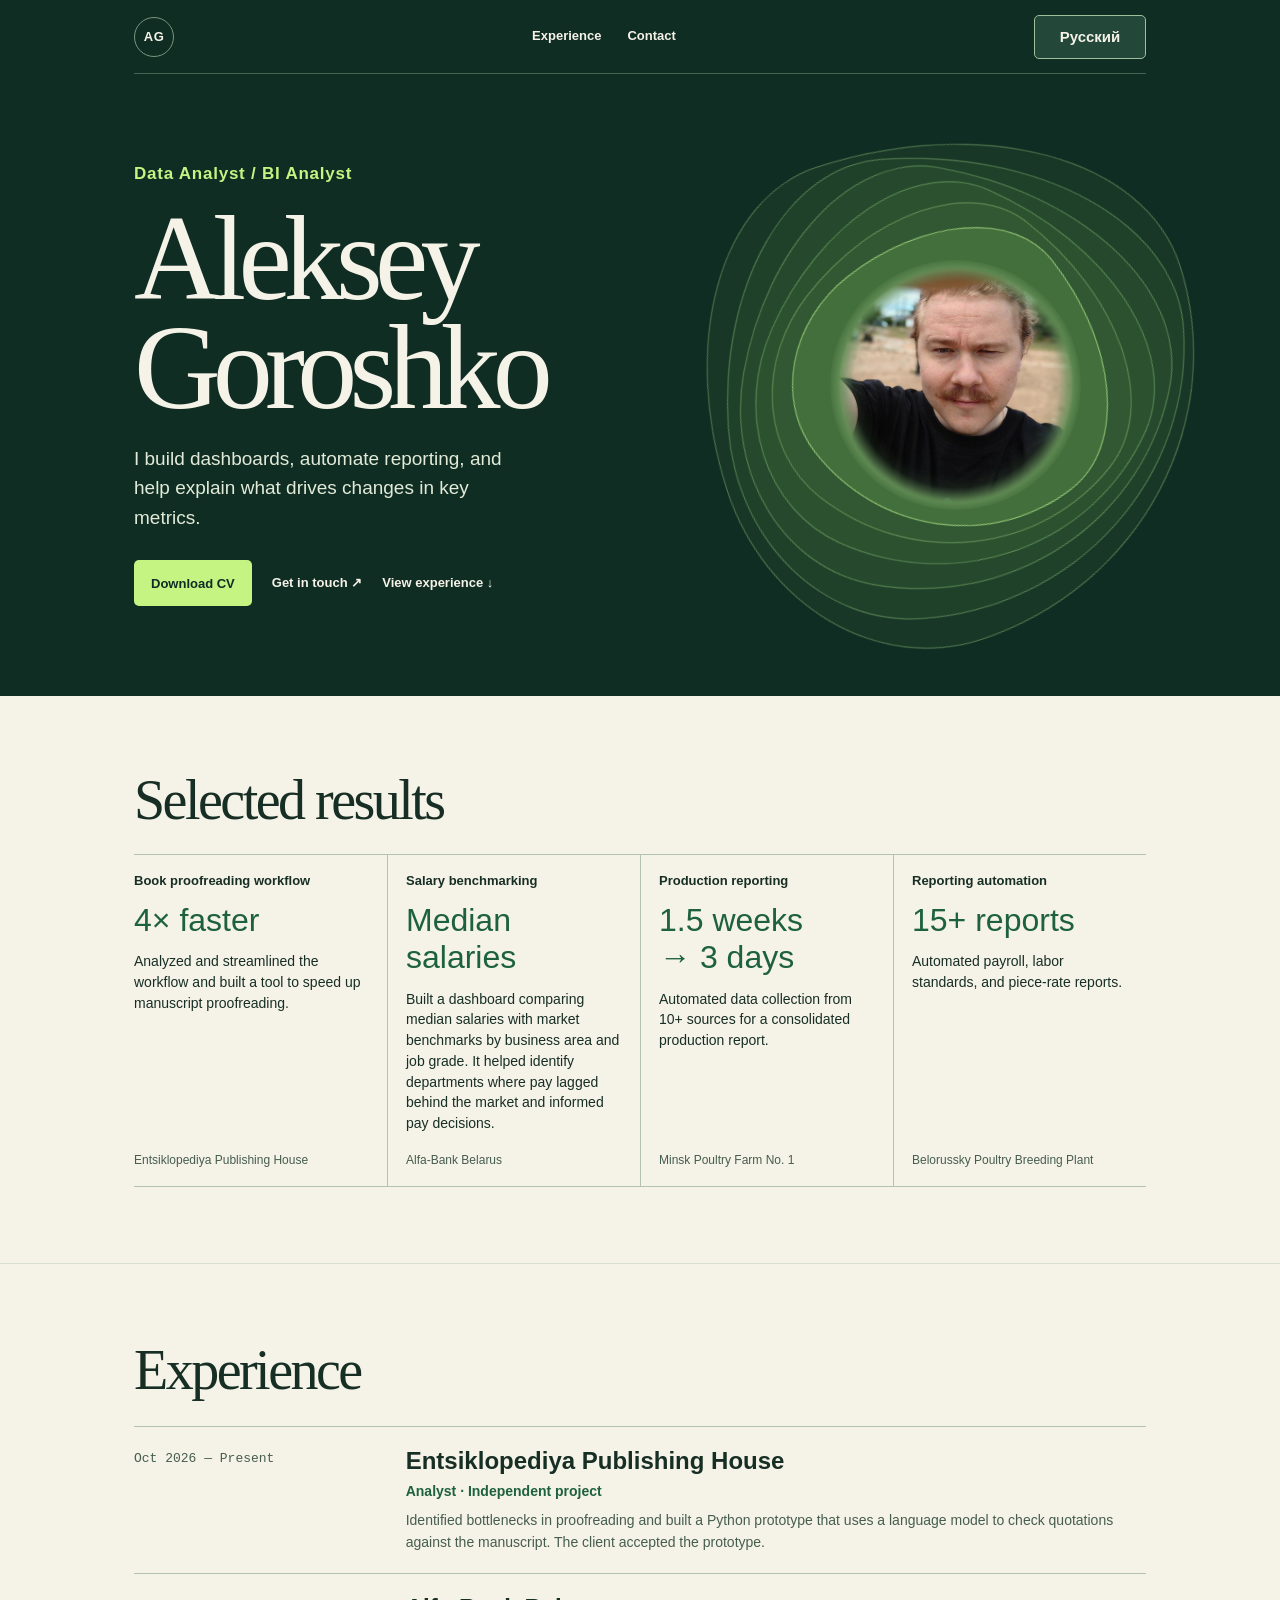
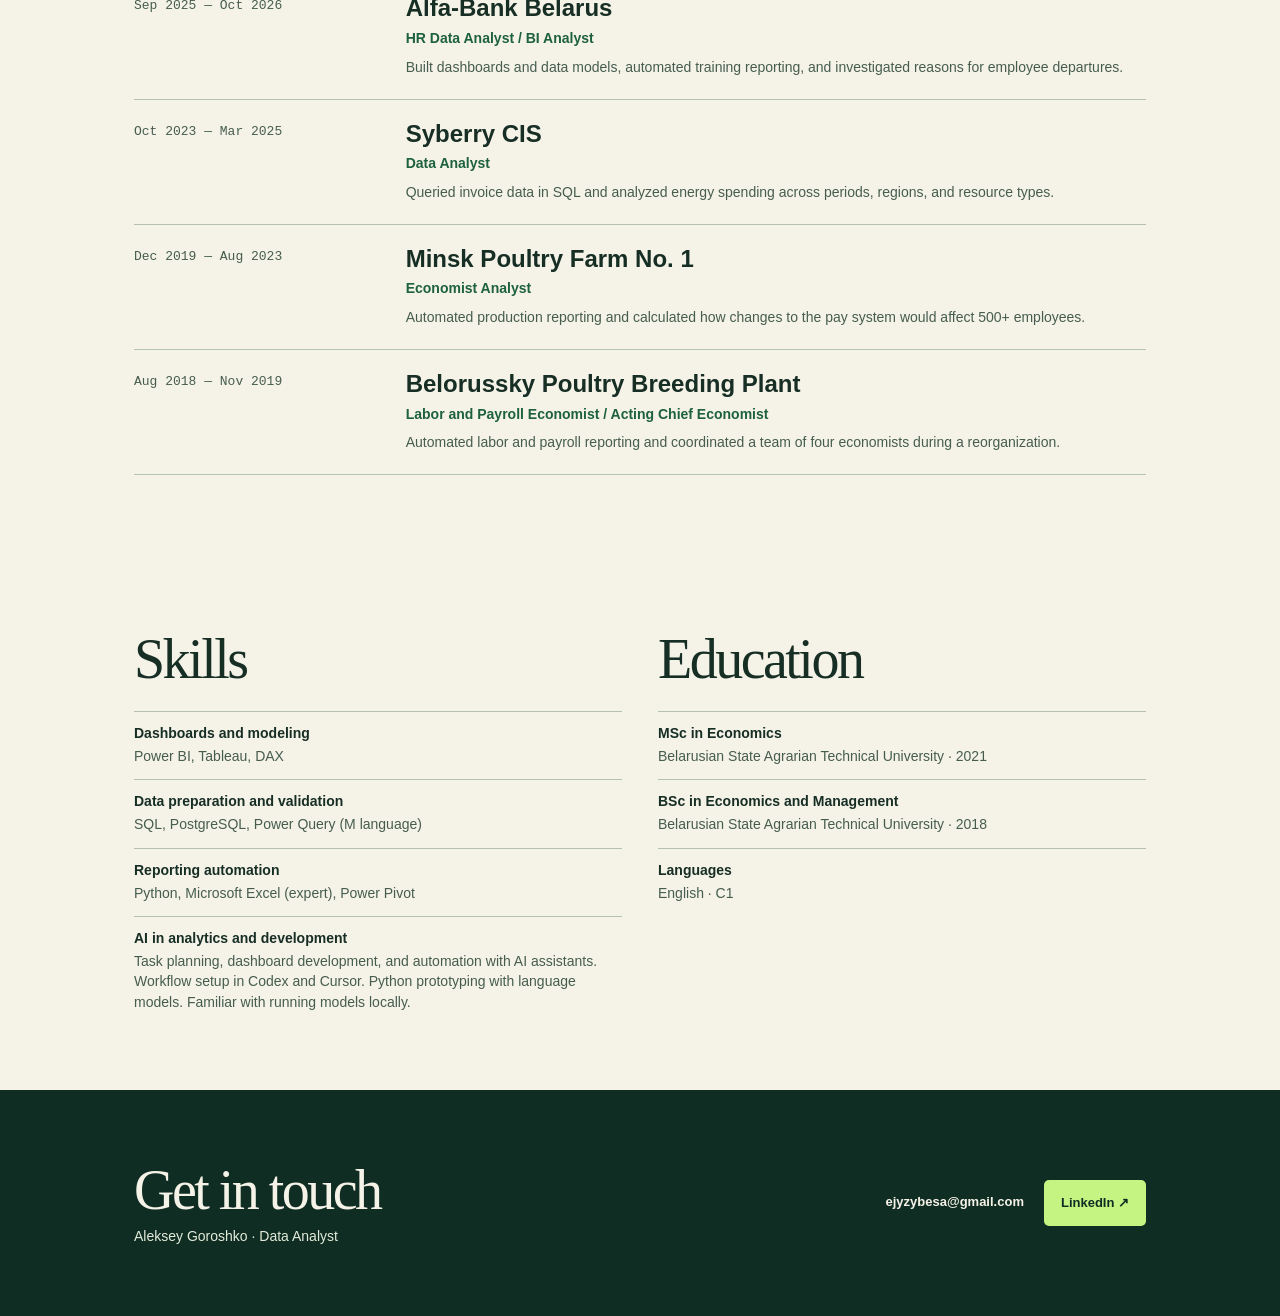
==== en/index.html @ 7b300958 "Add bilingual Data Analyst CV downloads" ====
<!doctype html>
<html lang="en">
<head>
  <meta charset="utf-8">
  <meta name="viewport" content="width=device-width, initial-scale=1">
  <meta name="description" content="Portfolio of Aleksey Goroshko, a data analyst who builds dashboards, automates reporting, and explains changes in key metrics.">
  <meta name="theme-color" content="#102d23">
  <title>Aleksey Goroshko — Data Analyst</title>
  <link rel="stylesheet" href="../style.css">
  <link rel="alternate" hreflang="ru" href="../">
  <link rel="alternate" hreflang="en" href="./">
</head>
<body>
<main id="career-page">
    <header class="career-hero">
      <div class="career-wrap">
        <div class="career-top">
          <a class="career-monogram" href="#career-page" aria-label="Back to top">AG</a>
          <nav class="career-nav" aria-label="Site sections">
            <a href="#experience">Experience</a>
            <a href="#contact">Contact</a>
          </nav>
          <a class="career-language" href="../" lang="ru" hreflang="ru" aria-label="Переключить на русский язык">Русский</a>
        </div>
        <div class="career-intro">
          <div class="career-copy">
            <p class="career-role">Data Analyst / BI Analyst</p>
            <h1><span>Aleksey</span><br><span>Goroshko</span></h1>
            <p class="career-summary">I build dashboards, automate reporting, and help explain what drives changes in key metrics.</p>
            <div class="career-actions">
              <a class="career-cv" href="../english-cv.pdf" download="aleksey-goroshko-data-analyst-en.pdf">Download CV</a>
              <a class="career-contact" href="#contact">Get in touch ↗</a>
              <a class="career-contact" href="#experience">View experience ↓</a>
            </div>
          </div>
          <figure class="career-portrait">
            <div class="career-art" aria-hidden="true"><span></span><span></span><span></span><span></span><span></span><span></span></div>
            <img src="../portrait.jpg" alt="Aleksey Goroshko" width="500" height="500">
          </figure>
        </div>
      </div>
    </header>
    <section class="career-results" aria-labelledby="career-full-results">
      <div class="career-wrap">
        <h2 id="career-full-results">Selected results</h2>
        <div class="career-metrics">
          <article class="career-metric">
            <h3>Book proofreading workflow</h3>
            <p class="career-value">4× faster</p>
            <p class="career-detail">Analyzed and streamlined the workflow and built a tool to speed up manuscript proofreading.</p>
            <p class="career-company">Entsiklopediya Publishing House</p>
          </article>
          <article class="career-metric">
            <h3>Salary benchmarking</h3>
            <p class="career-value">Median salaries</p>
            <p class="career-detail">Built a dashboard comparing median salaries with market benchmarks by business area and job grade. It helped identify departments where pay lagged behind the market and informed pay decisions.</p>
            <p class="career-company">Alfa-Bank Belarus</p>
          </article>
          <article class="career-metric">
            <h3>Production reporting</h3>
            <p class="career-value">1.5 weeks → 3 days</p>
            <p class="career-detail">Automated data collection from 10+ sources for a consolidated production report.</p>
            <p class="career-company">Minsk Poultry Farm No. 1</p>
          </article>
          <article class="career-metric">
            <h3>Reporting automation</h3>
            <p class="career-value">15+ reports</p>
            <p class="career-detail">Automated payroll, labor standards, and piece-rate reports.</p>
            <p class="career-company">Belorussky Poultry Breeding Plant</p>
          </article>
        </div>
      </div>
    </section>
    <section class="career-section career-experience" id="experience" aria-labelledby="career-full-experience">
      <div class="career-wrap">
        <h2 id="career-full-experience">Experience</h2>
        <ol class="career-timeline">
          <li><p class="career-period">Oct 2026 — Present</p><div><h3>Entsiklopediya Publishing House</h3><p class="career-job">Analyst · Independent project</p><p>Identified bottlenecks in proofreading and built a Python prototype that uses a language model to check quotations against the manuscript. The client accepted the prototype.</p></div></li>
          <li><p class="career-period">Sep 2025 — Oct 2026</p><div><h3>Alfa-Bank Belarus</h3><p class="career-job">HR Data Analyst / BI Analyst</p><p>Built dashboards and data models, automated training reporting, and investigated reasons for employee departures.</p></div></li>
          <li><p class="career-period">Oct 2023 — Mar 2025</p><div><h3>Syberry CIS</h3><p class="career-job">Data Analyst</p><p>Queried invoice data in SQL and analyzed energy spending across periods, regions, and resource types.</p></div></li>
          <li><p class="career-period">Dec 2019 — Aug 2023</p><div><h3>Minsk Poultry Farm No. 1</h3><p class="career-job">Economist Analyst</p><p>Automated production reporting and calculated how changes to the pay system would affect 500+ employees.</p></div></li>
          <li><p class="career-period">Aug 2018 — Nov 2019</p><div><h3>Belorussky Poultry Breeding Plant</h3><p class="career-job">Labor and Payroll Economist / Acting Chief Economist</p><p>Automated labor and payroll reporting and coordinated a team of four economists during a reorganization.</p></div></li>
        </ol>
      </div>
    </section>
    <section class="career-section career-projects" id="dashboards" hidden aria-labelledby="career-full-dashboards">
      <div class="career-wrap">
        <h2 id="career-full-dashboards">Dashboards</h2>
        <div class="career-project-grid">
          <article><div class="career-project-image" aria-hidden="true"><span></span><span></span><span></span><span></span><span></span></div><h3>Dashboard 1</h3></article>
          <article><div class="career-project-image" aria-hidden="true"><span></span><span></span><span></span><span></span><span></span></div><h3>Dashboard 2</h3></article>
        </div>
      </div>
    </section>
    <section class="career-section career-background" aria-labelledby="career-full-background">
      <div class="career-wrap career-background-grid">
        <div>
          <h2 id="career-full-background">Skills</h2>
          <dl class="career-skills">
            <dt>Dashboards and modeling</dt><dd>Power BI, Tableau, DAX</dd>
            <dt>Data preparation and validation</dt><dd>SQL, PostgreSQL, Power Query (M language)</dd>
            <dt>Reporting automation</dt><dd>Python, Microsoft Excel (expert), Power Pivot</dd>
            <dt>AI in analytics and development</dt>
            <dd>Task planning, dashboard development, and automation with AI assistants. Workflow setup in Codex and Cursor. Python prototyping with language models. Familiar with running models locally.</dd>
          </dl>
        </div>
        <div>
          <h2>Education</h2>
          <dl class="career-skills">
            <dt>MSc in Economics</dt><dd>Belarusian State Agrarian Technical University · 2021</dd>
            <dt>BSc in Economics and Management</dt><dd>Belarusian State Agrarian Technical University · 2018</dd>
            <dt>Languages</dt><dd>English · C1</dd>
          </dl>
        </div>
      </div>
    </section>
    <footer class="career-footer" id="contact">
      <div class="career-wrap career-footer-inner">
        <div><h2>Get in touch</h2><p>Aleksey Goroshko · Data Analyst</p></div>
        <div class="career-actions"><a class="career-contact" href="mailto:ejyzybesa@gmail.com">ejyzybesa@gmail.com</a><a class="career-cv" href="https://www.linkedin.com/in/aleksey-goroshko-258381265/">LinkedIn ↗</a></div>
      </div>
    </footer>
  </main>
</body>
</html>
---- style.css ----
html { color-scheme: light; }
body { margin: 0; background: #f5f2e8; }
#career-page a { text-decoration: none; }
#career-page a:focus-visible { outline: 2px solid currentColor; outline-offset: 4px; }
#career-page .career-monogram { color: var(--paper); }
#career-page [hidden] { display: none; }
@media (prefers-reduced-motion: no-preference) { html { scroll-behavior: smooth; } }

  #career-page {
    --forest: #102d23;
    --mint: #c5f483;
    --paper: #f5f2e8;
    --ink: #172e24;
    --muted-ink: #465d4e;
    container-type: inline-size;
    font-family: 'Inter', 'Segoe UI', sans-serif;
    text-align: left;
  }
  #career-page * { box-sizing: border-box; }
  #career-page h1, #career-page h2, #career-page h3, #career-page p { margin: 0; }
  #career-page .career-wrap { max-width: 1160px; margin-inline: auto; padding-inline: clamp(22px, 6cqi, 74px); }
  #career-page .career-hero { background: var(--forest); color: var(--paper); overflow: clip; }
  #career-page .career-top { min-height: 74px; display: flex; align-items: center; justify-content: space-between; border-bottom: 1px solid #456353; position: relative; z-index: 1; }
  #career-page .career-monogram { display: grid; place-items: center; border: 1px solid #799680; border-radius: 50%; width: 40px; height: 40px; font-size: 13px; font-weight: 650; letter-spacing: .04em; }
  #career-page .career-intro { position: relative; display: grid; grid-template-columns: minmax(0, 1fr) minmax(0, .62fr); gap: 18px; align-items: center; min-height: 455px; padding-block: clamp(42px, 7cqi, 100px); }
  #career-page .career-copy { position: relative; z-index: 1; width: max-content; max-width: 100%; }
  #career-page .career-role { color: var(--mint); font-size: clamp(13px, 1.8cqi, 17px); font-weight: 650; letter-spacing: .045em; }
  #career-page .career-role span { color: #a2bfaa; margin-inline: .35em; }
  #career-page h1 { color: var(--paper); font: 400 clamp(50px, 11cqi, 120px)/.91 'Cormorant Garamond', Georgia, serif; letter-spacing: -.065em; margin: 20px 0 22px; }
  #career-page .career-summary { max-width: 36ch; color: #e2ebd9; font-size: clamp(15px, 2cqi, 19px); line-height: 1.55; }
  #career-page .career-actions { display: flex; flex-wrap: wrap; align-items: center; gap: 10px 20px; margin-top: 28px; }
  #career-page .career-cv, #career-page .career-contact { min-height: 46px; display: inline-flex; align-items: center; gap: 10px; font-size: 13px; font-weight: 700; }
  #career-page .career-cv { color: var(--forest); background: var(--mint); padding-inline: 17px; border-radius: 5px; }
  #career-page .career-contact { color: var(--paper); }
  #career-page .career-portrait { position: relative; justify-self: center; display: grid; place-items: center; isolation: isolate; width: min(100%, 290px); aspect-ratio: 1; margin: 0; }
  #career-page .career-portrait img { display: block; position: relative; width: 79%; height: auto; aspect-ratio: 1; object-fit: contain; border-radius: 13%; outline: 1px solid #bcf291ad; outline-offset: 5px; }
  #career-page .career-art { position: absolute; z-index: -1; pointer-events: none; width: 166%; aspect-ratio: 1; inset: 50% auto auto 50%; transform: translate(-50%, -50%) rotate(-18deg); }
  #career-page .career-art span { position: absolute; inset: calc(var(--i) * 3.9%); border-radius: 37% 63% 61% 39% / 56% 41% 59% 44%; border: 1px solid #a4dc8b66; background: #81b96011; transform: rotate(calc(var(--i) * 14deg)); }
  #career-page .career-art span:nth-child(1) { --i: 0; }
  #career-page .career-art span:nth-child(2) { --i: 1; }
  #career-page .career-art span:nth-child(3) { --i: 2; }
  #career-page .career-art span:nth-child(4) { --i: 3; }
  #career-page .career-art span:nth-child(5) { --i: 4; }
  #career-page .career-art span:nth-child(6) { --i: 5; border-color: #bcf291b0; background: #9ee5772b; }
  #career-page .career-results { position: relative; isolation: isolate; z-index: 1; overflow: clip; background: var(--paper); color: var(--ink); padding-block: clamp(36px, 6.5cqi, 76px); }
  #career-page h2 { color: var(--ink); font: 400 clamp(31px, 5.3cqi, 56px)/1 'Cormorant Garamond', Georgia, serif; letter-spacing: -.045em; }
  #career-page .career-metrics { display: grid; grid-template-columns: repeat(4, minmax(0, 1fr)); margin-top: 26px; border-block: 1px solid #b4c3b1; }
  #career-page .career-metric { min-width: 0; display: flex; flex-direction: column; gap: 12px; padding: 18px 18px 18px 0; }
  #career-page .career-metric + .career-metric { padding-left: 18px; border-left: 1px solid #b4c3b1; }
  #career-page .career-metric h3 { color: var(--ink); font: 650 13px/1.3 'Inter', 'Segoe UI', sans-serif; }
  #career-page .career-value { color: #1d613e; font: 500 clamp(24px, 2.55cqi, 32px)/1.17 'Inter', 'Segoe UI', sans-serif; text-wrap: balance; }
  #career-page .career-detail { color: var(--ink); font-size: 14px; line-height: 1.48; }
  #career-page .career-company { color: var(--muted-ink); font-size: 12px; line-height: 1.4; padding-top: 6px; margin-top: auto; }
  @container (590px < width <= 980px) {
    #career-page .career-metrics { grid-template-columns: repeat(2, minmax(0, 1fr)); }
    #career-page .career-metric:nth-child(odd) { padding-left: 0; border-left: 0; }
    #career-page .career-metric:nth-child(n+3) { border-top: 1px solid #b4c3b1; }
  }
  @container (max-width: 590px) {
    #career-page .career-intro { min-height: 385px; grid-template-columns: minmax(0, 1fr); gap: 32px; }
    #career-page .career-intro .career-actions { column-gap: 12px; }
    #career-page .career-portrait { width: min(74%, 238px); }
    #career-page .career-art { width: 152%; }
    #career-page .career-metrics { grid-template-columns: minmax(0, 1fr); }
    #career-page .career-metric, #career-page .career-metric + .career-metric { padding: 17px 0; border-left: 0; }
    #career-page .career-metric + .career-metric { border-top: 1px solid #b4c3b1; }
  }
  @media (prefers-reduced-motion: no-preference) {
    #career-page .career-art { animation: career-contour-in 1050ms cubic-bezier(.22,.75,.24,1) both; }
    #career-page .career-copy { animation: career-result-in 680ms cubic-bezier(.22,.75,.24,1) both; }
    #career-page .career-results::after {
      content: '';
      position: absolute;
      z-index: 2;
      inset: 0 -32%;
      pointer-events: none;
      background: linear-gradient(90deg, #c5f483 0 4%, #538459 4% 12%, #184631 12% 28%, #102d23 28%);
      animation: career-diagonal-wipe 820ms 360ms cubic-bezier(.65,.04,.24,1) both;
    }
    #career-page .career-results h2 { animation: career-result-in 620ms 470ms cubic-bezier(.22,.75,.24,1) both; }
    #career-page .career-metric { animation: career-result-in 620ms 570ms cubic-bezier(.22,.75,.24,1) both; }
    #career-page .career-metric:nth-child(2) { animation-delay: 685ms; }
    #career-page .career-metric:nth-child(3) { animation-delay: 800ms; }
    #career-page .career-metric:nth-child(4) { animation-delay: 915ms; }
  }
  @keyframes career-contour-in { from { transform: translate(-50%, -50%) rotate(-52deg) scale(.89); } to { transform: translate(-50%, -50%) rotate(-18deg) scale(1); } }
  @keyframes career-diagonal-wipe {
    from { transform: translateX(-12%) skewX(-17deg); }
    to { transform: translateX(115%) skewX(-17deg); }
  }
  @keyframes career-result-in { from { transform: translateY(31px); opacity: .32; } to { transform: translateY(0); opacity: 1; } }


  #career-page { width: 100%; margin-inline: auto; }
  #career-page .career-top { gap: 16px; }
  #career-page .career-nav { display: flex; gap: clamp(8px, 2.4cqi, 26px); margin-inline: auto; }
  #career-page .career-nav a, #career-page a.career-contact { min-height: 44px; display: inline-flex; align-items: center; padding: 0; color: var(--paper); font: 650 13px/1.3 'Inter', 'Segoe UI', sans-serif; }
  #career-page .career-nav a:hover, #career-page a.career-contact:hover { color: var(--mint); }
  #career-page .career-language { min-width: 112px; min-height: 44px; display: inline-flex; align-items: center; justify-content: center; padding: 8px 14px; border: 1px solid #9fbf9c; border-radius: 5px; color: var(--paper); background: #234739; font: 700 15px/1.2 'Inter', 'Segoe UI', sans-serif; }
  #career-page .career-language:hover { color: var(--forest); background: var(--mint); }
  #career-page .career-portrait { width: min(100%, 302px); }
  #career-page .career-portrait::before { content: ''; position: absolute; width: 83%; aspect-ratio: 1; border-radius: 50%; background: radial-gradient(circle, #335a43 43%, #86ae7380 65%, transparent 72%); }
  #career-page .career-portrait img { width: 78%; border-radius: 50%; outline: none; mask-image: radial-gradient(circle closest-side, #000 77%, #000d 87%, transparent 100%); }
  #career-page .career-section { background: var(--paper); color: var(--ink); padding-block: clamp(38px, 7.2cqi, 78px); }
  #career-page .career-experience { border-top: 1px solid #d9dfd2; }
  #career-page .career-timeline { margin: 28px 0 0; padding: 0; list-style: none; border-top: 1px solid #b4c3b1; }
  #career-page .career-timeline li { display: grid; grid-template-columns: minmax(140px, .34fr) minmax(0, 1fr); gap: 12px 20px; padding: 20px 0; border-bottom: 1px solid #b4c3b1; }
  #career-page .career-timeline h3, #career-page .career-project-grid h3 { color: var(--ink); font: 700 clamp(17px, 2.4cqi, 24px)/1.2 'Inter', 'Segoe UI', sans-serif; }
  #career-page .career-timeline p, #career-page .career-project-grid p { color: var(--muted-ink); font-size: 14px; line-height: 1.55; }
  #career-page .career-timeline .career-period { padding-top: 3px; font: 500 13px/1.45 'IBM Plex Mono', Consolas, monospace; }
  #career-page .career-timeline .career-job { margin: 5px 0 7px; color: #1d613e; font-weight: 650; }
  #career-page .career-projects { background: #e3ebda; }
  #career-page .career-project-grid { display: grid; grid-template-columns: repeat(2, minmax(0, 1fr)); gap: clamp(14px, 2.5cqi, 24px); margin-top: 24px; }
  #career-page .career-project-grid article { padding: 10px 10px 17px; border: 1px solid #b2c4ae; border-radius: 8px; background: var(--paper); }
  #career-page .career-project-grid h3, #career-page .career-project-grid p { margin: 12px 7px 0; }
  #career-page .career-project-grid p { margin-top: 5px; }
  #career-page .career-project-image { aspect-ratio: 16/9; display: grid; grid-template-columns: repeat(5, 1fr); gap: 8%; align-items: end; padding: 17% 23%; border-radius: 4px; background: #cbdac6; }
  #career-page .career-project-image span { border-radius: 2px 2px 0 0; height: 45%; background: #91ac90; }
  #career-page .career-project-image span:nth-child(2) { height: 68%; }
  #career-page .career-project-image span:nth-child(3) { height: 52%; }
  #career-page .career-project-image span:nth-child(4) { height: 83%; }
  #career-page .career-project-image span:nth-child(5) { height: 72%; }
  #career-page .career-background-grid { display: grid; grid-template-columns: repeat(2, minmax(0, 1fr)); gap: 36px; }
  #career-page .career-skills { margin: 24px 0 0; }
  #career-page .career-skills dt { margin-top: 13px; padding-top: 13px; border-top: 1px solid #b4c3b1; font-size: 14px; font-weight: 700; }
  #career-page .career-skills dd { margin: 5px 0 0; color: var(--muted-ink); font-size: 14px; line-height: 1.45; }
  #career-page .career-footer { padding-block: clamp(38px, 7.2cqi, 72px); background: var(--forest); color: var(--paper); }
  #career-page .career-footer h2 { color: var(--paper); }
  #career-page .career-footer p { margin-top: 10px; color: #e2ebd9; font-size: 14px; }
  #career-page .career-footer-inner { display: flex; flex-wrap: wrap; justify-content: space-between; align-items: center; gap: 14px 25px; }
  #career-page .career-footer .career-actions { margin-top: 0; }
  @container (max-width: 590px) {
    #career-page .career-nav { display: none; }
    #career-page .career-portrait { width: min(74%, 238px); }
    #career-page .career-timeline li, #career-page .career-project-grid, #career-page .career-background-grid { grid-template-columns: minmax(0, 1fr); }
    #career-page .career-timeline li { gap: 5px; }
  }
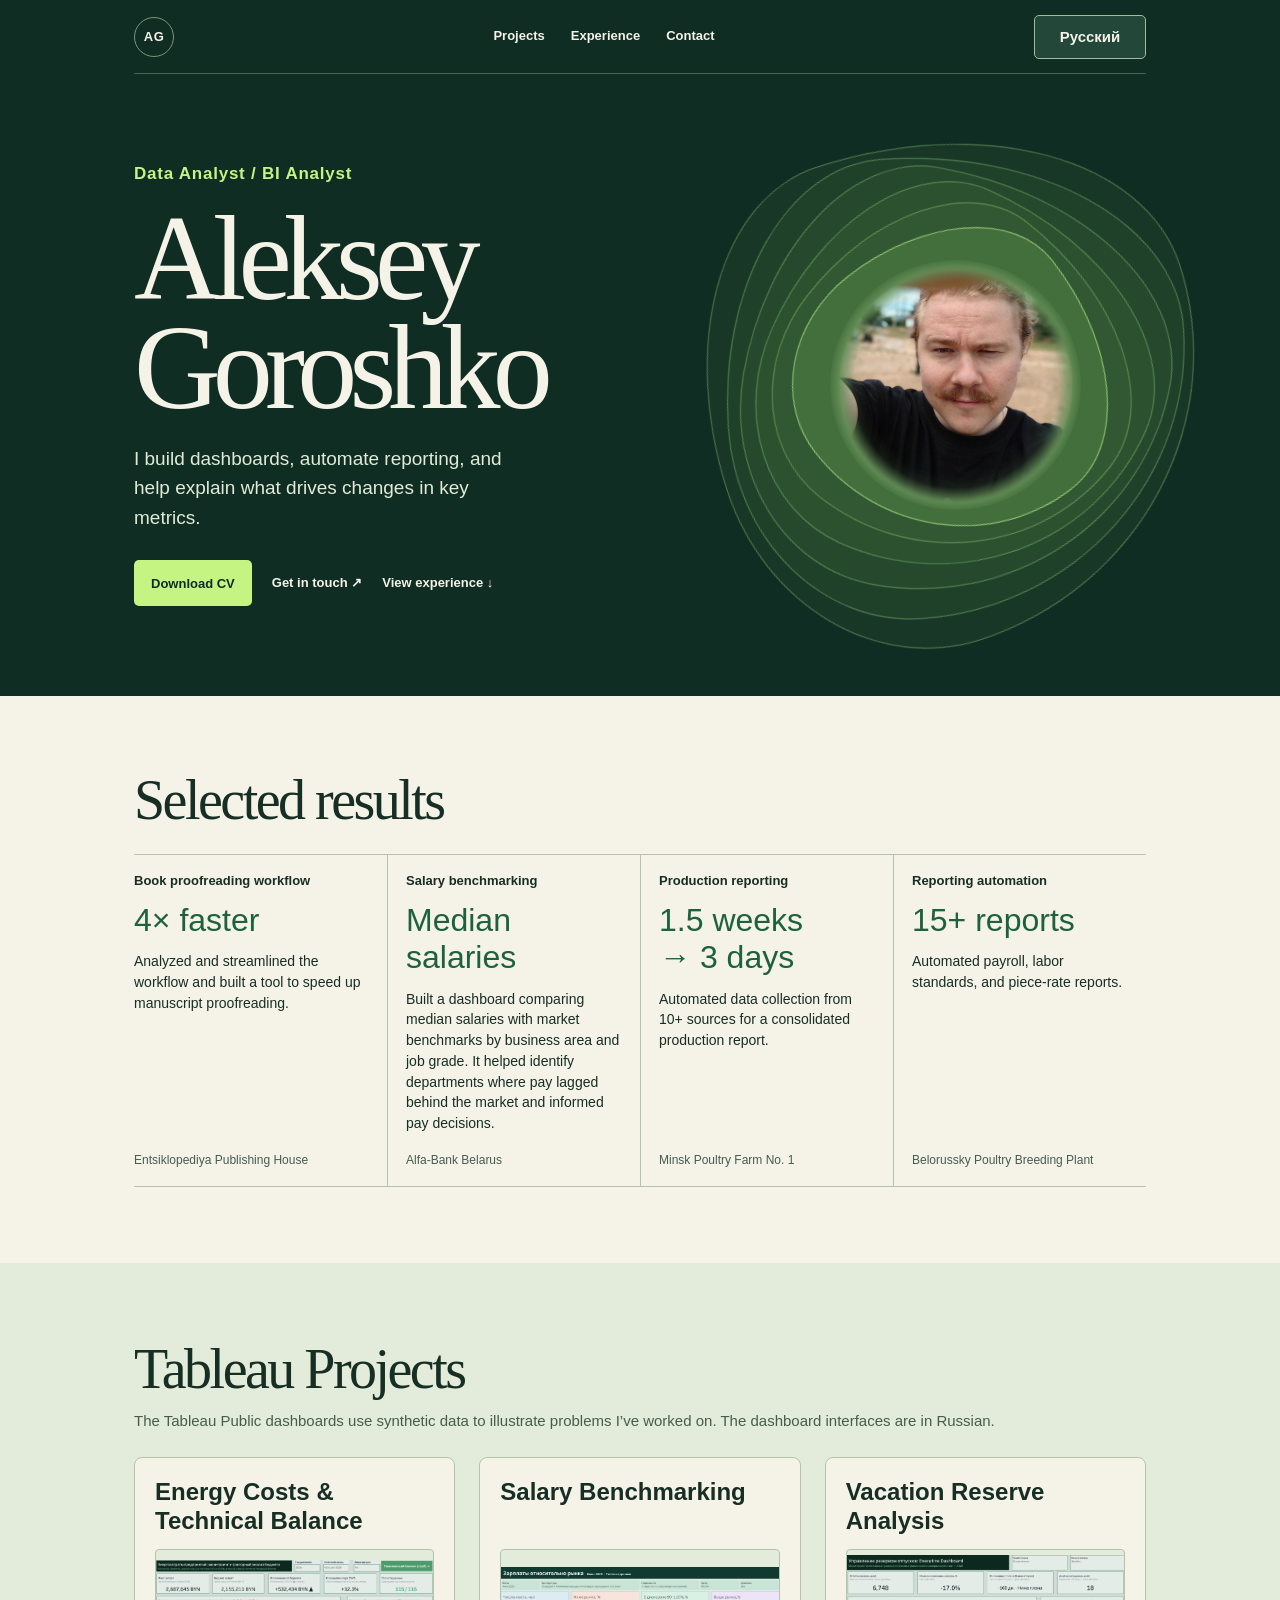
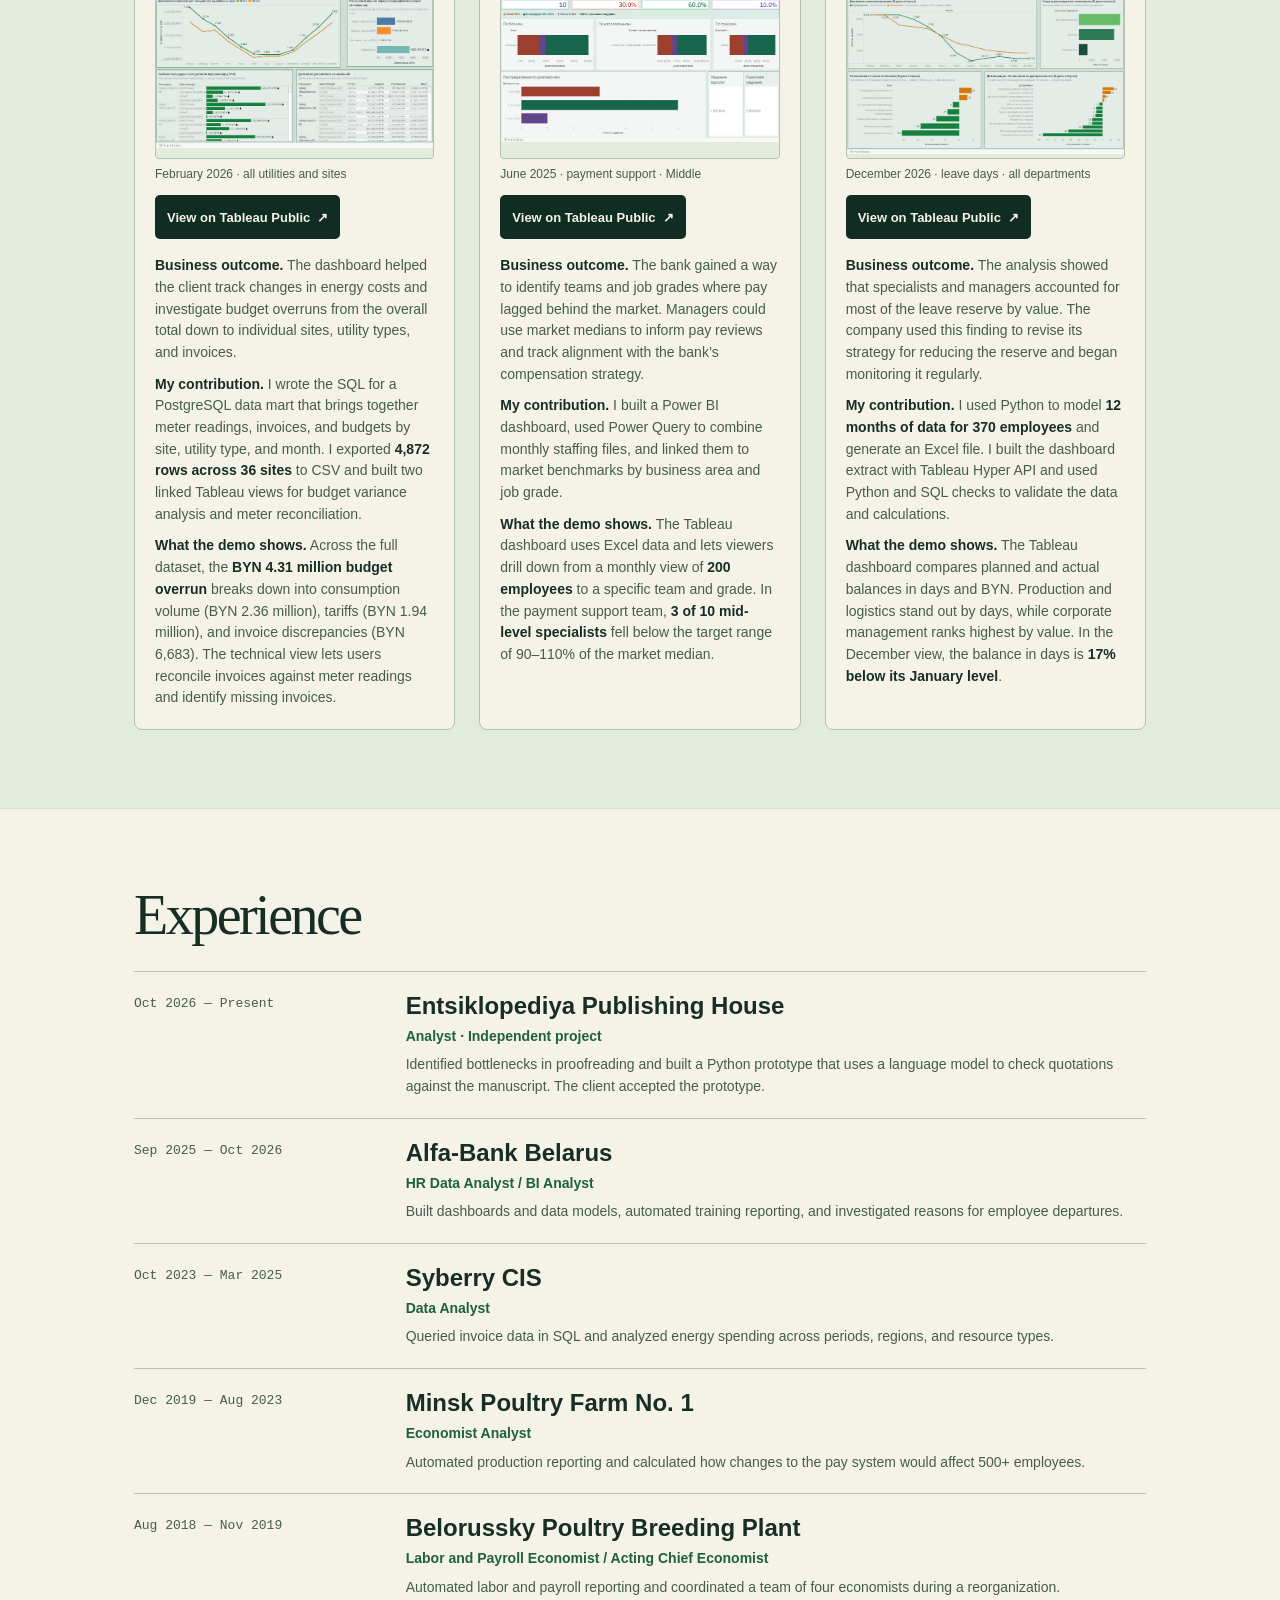
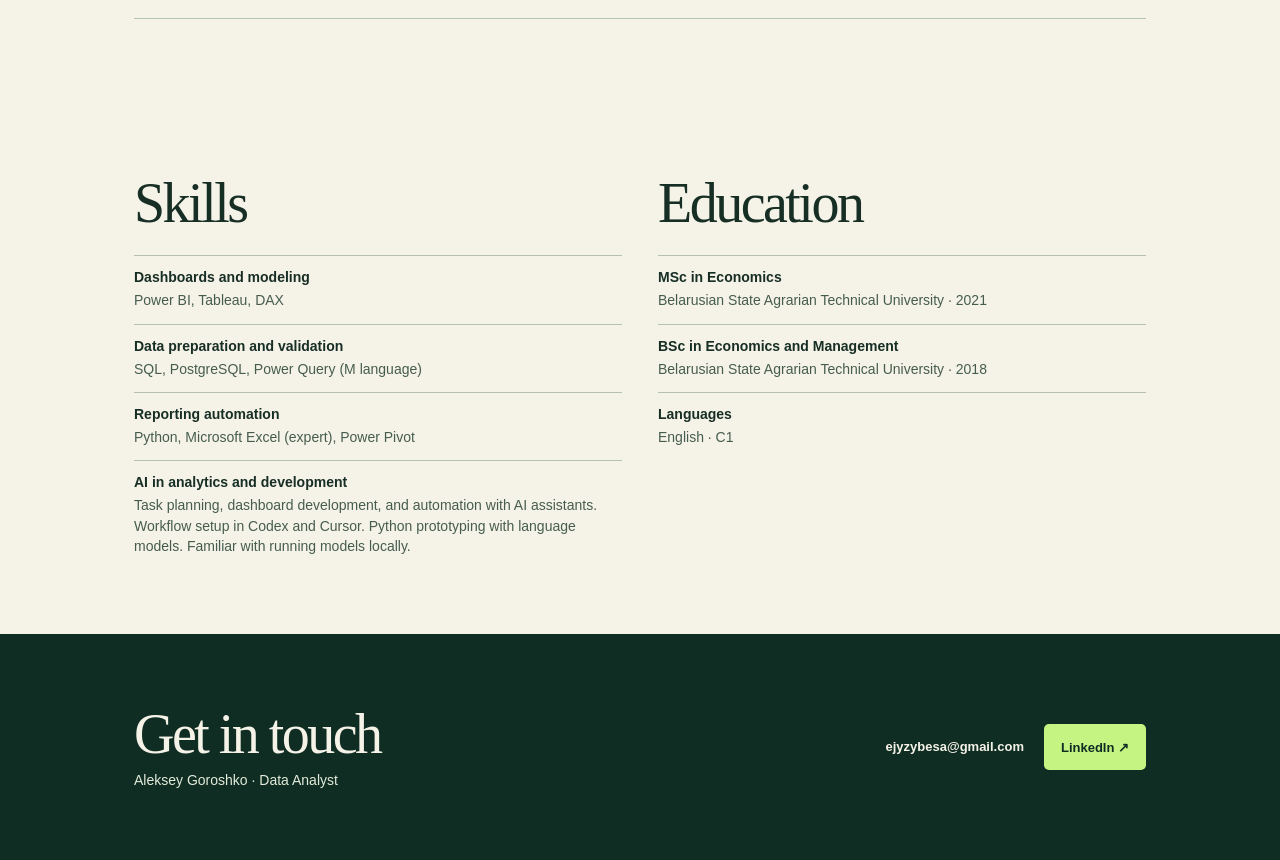
==== commit 4882e3c9: "Add Tableau portfolio case studies" ====
--- a/en/index.html
+++ b/en/index.html
@@ -17,6 +17,7 @@
         <div class="career-top">
           <a class="career-monogram" href="#career-page" aria-label="Back to top">AG</a>
           <nav class="career-nav" aria-label="Site sections">
+            <a href="#dashboards">Projects</a>
             <a href="#experience">Experience</a>
             <a href="#contact">Contact</a>
           </nav>
@@ -71,6 +72,59 @@
         </div>
       </div>
     </section>
+    <section class="career-section career-projects" id="dashboards" aria-labelledby="career-full-dashboards">
+      <div class="career-wrap">
+        <h2 id="career-full-dashboards">Tableau Projects</h2>
+        <p class="career-project-intro">The Tableau Public dashboards use synthetic data to illustrate problems I’ve worked on. The dashboard interfaces are in Russian.</p>
+        <div class="career-project-grid">
+          <article class="career-project">
+            <h3>Energy Costs &amp; Technical Balance</h3>
+            <figure>
+              <a class="career-project-image" href="../previews/energy.png" target="_blank" rel="noopener" aria-label="Enlarge preview — Energy Costs &amp; Technical Balance">
+                <img src="../previews/energy.png" width="1365" height="926" loading="lazy" alt="Financial dashboard with actuals, budget and drivers of the overrun">
+              </a>
+              <figcaption>February 2026 · all utilities and sites</figcaption>
+            </figure>
+            <a class="career-project-link" href="https://public.tableau.com/views/energy-costs/sheet17?:showVizHome=no" target="_blank" rel="noopener" aria-label="View on Tableau Public — Energy Costs &amp; Technical Balance">View on Tableau Public <span aria-hidden="true">↗</span></a>
+            <div class="career-project-copy">
+              <p><strong>Business outcome.</strong> The dashboard helped the client track changes in energy costs and investigate budget overruns from the overall total down to individual sites, utility types, and invoices.</p>
+              <p><strong>My contribution.</strong> I wrote the SQL for a PostgreSQL data mart that brings together meter readings, invoices, and budgets by site, utility type, and month. I exported <strong>4,872 rows across 36 sites</strong> to CSV and built two linked Tableau views for budget variance analysis and meter reconciliation.</p>
+              <p><strong>What the demo shows.</strong> Across the full dataset, the <strong>BYN 4.31 million budget overrun</strong> breaks down into consumption volume (BYN 2.36 million), tariffs (BYN 1.94 million), and invoice discrepancies (BYN 6,683). The technical view lets users reconcile invoices against meter readings and identify missing invoices.</p>
+            </div>
+          </article>
+          <article class="career-project">
+            <h3>Salary Benchmarking</h3>
+            <figure>
+              <a class="career-project-image" href="../previews/salary.png" target="_blank" rel="noopener" aria-label="Enlarge preview — Salary Benchmarking">
+                <img src="../previews/salary.png" width="1499" height="946" loading="lazy" alt="Mid-level salary comparison: 10 employees, 30% below the market range">
+              </a>
+              <figcaption>June 2025 · payment support · Middle</figcaption>
+            </figure>
+            <a class="career-project-link" href="https://public.tableau.com/views/salary-market-month-styled/sheet10?:showVizHome=no" target="_blank" rel="noopener" aria-label="View on Tableau Public — Salary Benchmarking">View on Tableau Public <span aria-hidden="true">↗</span></a>
+            <div class="career-project-copy">
+              <p><strong>Business outcome.</strong> The bank gained a way to identify teams and job grades where pay lagged behind the market. Managers could use market medians to inform pay reviews and track alignment with the bank’s compensation strategy.</p>
+              <p><strong>My contribution.</strong> I built a Power BI dashboard, used Power Query to combine monthly staffing files, and linked them to market benchmarks by business area and job grade.</p>
+              <p><strong>What the demo shows.</strong> The Tableau dashboard uses Excel data and lets viewers drill down from a monthly view of <strong>200 employees</strong> to a specific team and grade. In the payment support team, <strong>3 of 10 mid-level specialists</strong> fell below the target range of 90–110% of the market median.</p>
+            </div>
+          </article>
+          <article class="career-project">
+            <h3>Vacation Reserve Analysis</h3>
+            <figure>
+              <a class="career-project-image" href="../previews/vacation.png" target="_blank" rel="noopener" aria-label="Enlarge preview — Vacation Reserve Analysis">
+                <img src="../previews/vacation.png" width="1499" height="1076" loading="lazy" alt="December leave reserve: 6,748 days, down 17% from January">
+              </a>
+              <figcaption>December 2026 · leave days · all departments</figcaption>
+            </figure>
+            <a class="career-project-link" href="https://public.tableau.com/views/vacation-reserve/ExecutiveDashboard?:showVizHome=no" target="_blank" rel="noopener" aria-label="View on Tableau Public — Vacation Reserve Analysis">View on Tableau Public <span aria-hidden="true">↗</span></a>
+            <div class="career-project-copy">
+              <p><strong>Business outcome.</strong> The analysis showed that specialists and managers accounted for most of the leave reserve by value. The company used this finding to revise its strategy for reducing the reserve and began monitoring it regularly.</p>
+              <p><strong>My contribution.</strong> I used Python to model <strong>12 months of data for 370 employees</strong> and generate an Excel file. I built the dashboard extract with Tableau Hyper API and used Python and SQL checks to validate the data and calculations.</p>
+              <p><strong>What the demo shows.</strong> The Tableau dashboard compares planned and actual balances in days and BYN. Production and logistics stand out by days, while corporate management ranks highest by value. In the December view, the balance in days is <strong>17% below its January level</strong>.</p>
+            </div>
+          </article>
+        </div>
+      </div>
+    </section>
     <section class="career-section career-experience" id="experience" aria-labelledby="career-full-experience">
       <div class="career-wrap">
         <h2 id="career-full-experience">Experience</h2>
@@ -81,15 +135,6 @@
           <li><p class="career-period">Dec 2019 — Aug 2023</p><div><h3>Minsk Poultry Farm No. 1</h3><p class="career-job">Economist Analyst</p><p>Automated production reporting and calculated how changes to the pay system would affect 500+ employees.</p></div></li>
           <li><p class="career-period">Aug 2018 — Nov 2019</p><div><h3>Belorussky Poultry Breeding Plant</h3><p class="career-job">Labor and Payroll Economist / Acting Chief Economist</p><p>Automated labor and payroll reporting and coordinated a team of four economists during a reorganization.</p></div></li>
         </ol>
-      </div>
-    </section>
-    <section class="career-section career-projects" id="dashboards" hidden aria-labelledby="career-full-dashboards">
-      <div class="career-wrap">
-        <h2 id="career-full-dashboards">Dashboards</h2>
-        <div class="career-project-grid">
-          <article><div class="career-project-image" aria-hidden="true"><span></span><span></span><span></span><span></span><span></span></div><h3>Dashboard 1</h3></article>
-          <article><div class="career-project-image" aria-hidden="true"><span></span><span></span><span></span><span></span><span></span></div><h3>Dashboard 2</h3></article>
-        </div>
       </div>
     </section>
     <section class="career-section career-background" aria-labelledby="career-full-background">
--- a/style.css
+++ b/style.css
@@ -110,16 +110,18 @@
   #career-page .career-timeline .career-period { padding-top: 3px; font: 500 13px/1.45 'IBM Plex Mono', Consolas, monospace; }
   #career-page .career-timeline .career-job { margin: 5px 0 7px; color: #1d613e; font-weight: 650; }
   #career-page .career-projects { background: #e3ebda; }
-  #career-page .career-project-grid { display: grid; grid-template-columns: repeat(2, minmax(0, 1fr)); gap: clamp(14px, 2.5cqi, 24px); margin-top: 24px; }
-  #career-page .career-project-grid article { padding: 10px 10px 17px; border: 1px solid #b2c4ae; border-radius: 8px; background: var(--paper); }
-  #career-page .career-project-grid h3, #career-page .career-project-grid p { margin: 12px 7px 0; }
-  #career-page .career-project-grid p { margin-top: 5px; }
-  #career-page .career-project-image { aspect-ratio: 16/9; display: grid; grid-template-columns: repeat(5, 1fr); gap: 8%; align-items: end; padding: 17% 23%; border-radius: 4px; background: #cbdac6; }
-  #career-page .career-project-image span { border-radius: 2px 2px 0 0; height: 45%; background: #91ac90; }
-  #career-page .career-project-image span:nth-child(2) { height: 68%; }
-  #career-page .career-project-image span:nth-child(3) { height: 52%; }
-  #career-page .career-project-image span:nth-child(4) { height: 83%; }
-  #career-page .career-project-image span:nth-child(5) { height: 72%; }
+  #career-page .career-project-intro { margin-top: 12px; color: var(--muted-ink); font-size: 15px; line-height: 1.55; }
+  #career-page .career-project-grid { display: grid; grid-template-columns: repeat(3, minmax(0, 1fr)); gap: clamp(14px, 2.5cqi, 24px); margin-top: 24px; }
+  #career-page .career-project { display: flex; flex-direction: column; padding: clamp(14px, 1.6cqi, 20px); border: 1px solid #b2c4ae; border-radius: 8px; background: var(--paper); }
+  #career-page .career-project h3 { min-block-size: 2.4em; }
+  #career-page .career-project figure { margin: 14px 0 0; }
+  #career-page .career-project figcaption { margin-top: 7px; color: var(--muted-ink); font-size: 12px; line-height: 1.45; }
+  #career-page .career-project-image { position: relative; display: block; aspect-ratio: 4/3; background: #e3ebda; border: 1px solid #b2c4ae; border-radius: 4px; cursor: zoom-in; }
+  #career-page .career-project-image img { position: absolute; inset: 0; display: block; width: 100%; height: 100%; object-fit: contain; }
+  #career-page .career-project-copy { display: grid; gap: 10px; padding-top: 16px; }
+  #career-page .career-project-copy strong { color: var(--ink); }
+  #career-page .career-project-link { display: inline-flex; align-items: center; justify-content: center; gap: 7px; align-self: flex-start; min-height: 44px; margin-top: 12px; padding: 8px 12px; border-radius: 5px; color: var(--paper); background: var(--forest); font-size: 13px; font-weight: 700; }
+  #career-page .career-project-link:hover { color: var(--forest); background: var(--mint); }
   #career-page .career-background-grid { display: grid; grid-template-columns: repeat(2, minmax(0, 1fr)); gap: 36px; }
   #career-page .career-skills { margin: 24px 0 0; }
   #career-page .career-skills dt { margin-top: 13px; padding-top: 13px; border-top: 1px solid #b4c3b1; font-size: 14px; font-weight: 700; }
@@ -129,9 +131,13 @@
   #career-page .career-footer p { margin-top: 10px; color: #e2ebd9; font-size: 14px; }
   #career-page .career-footer-inner { display: flex; flex-wrap: wrap; justify-content: space-between; align-items: center; gap: 14px 25px; }
   #career-page .career-footer .career-actions { margin-top: 0; }
+  @container (max-width: 900px) {
+    #career-page .career-project-grid { grid-template-columns: repeat(2, minmax(0, 1fr)); }
+  }
   @container (max-width: 590px) {
     #career-page .career-nav { display: none; }
     #career-page .career-portrait { width: min(74%, 238px); }
+    #career-page .career-project h3 { min-block-size: auto; }
     #career-page .career-timeline li, #career-page .career-project-grid, #career-page .career-background-grid { grid-template-columns: minmax(0, 1fr); }
     #career-page .career-timeline li { gap: 5px; }
   }
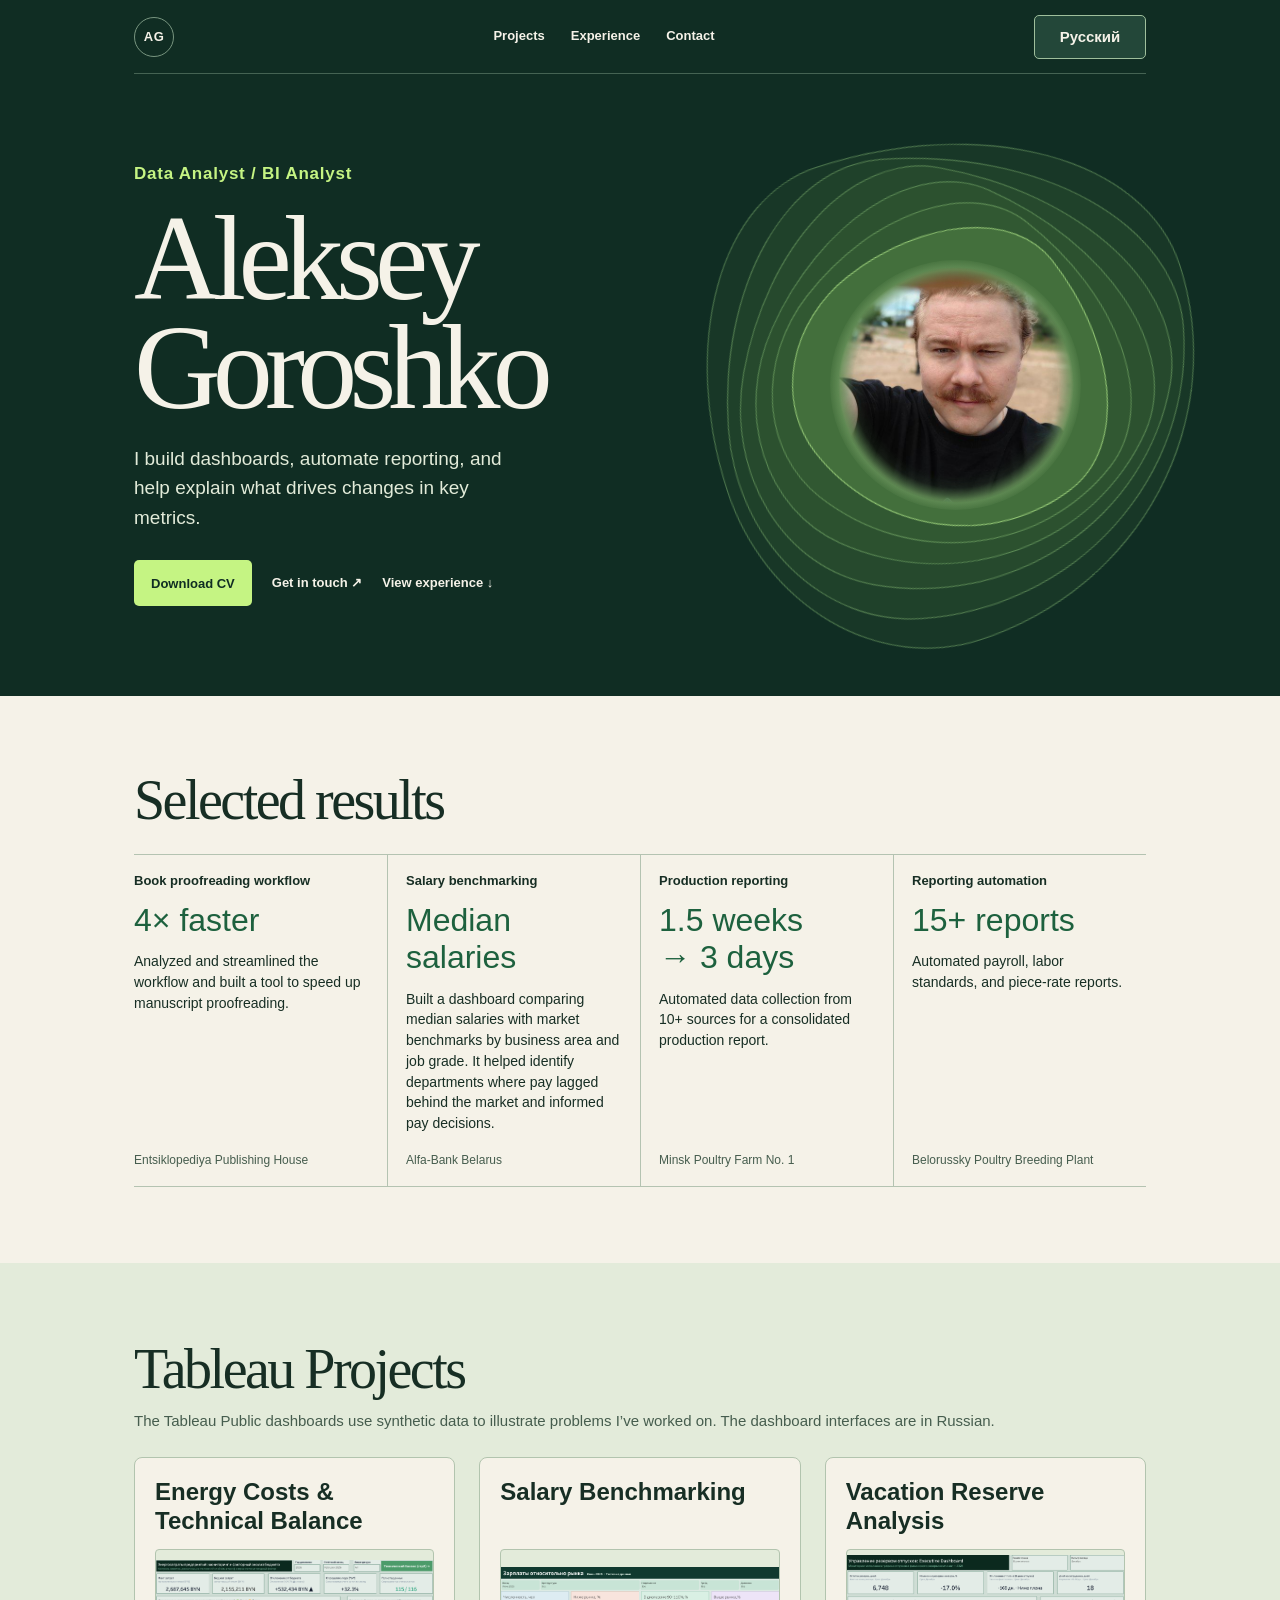
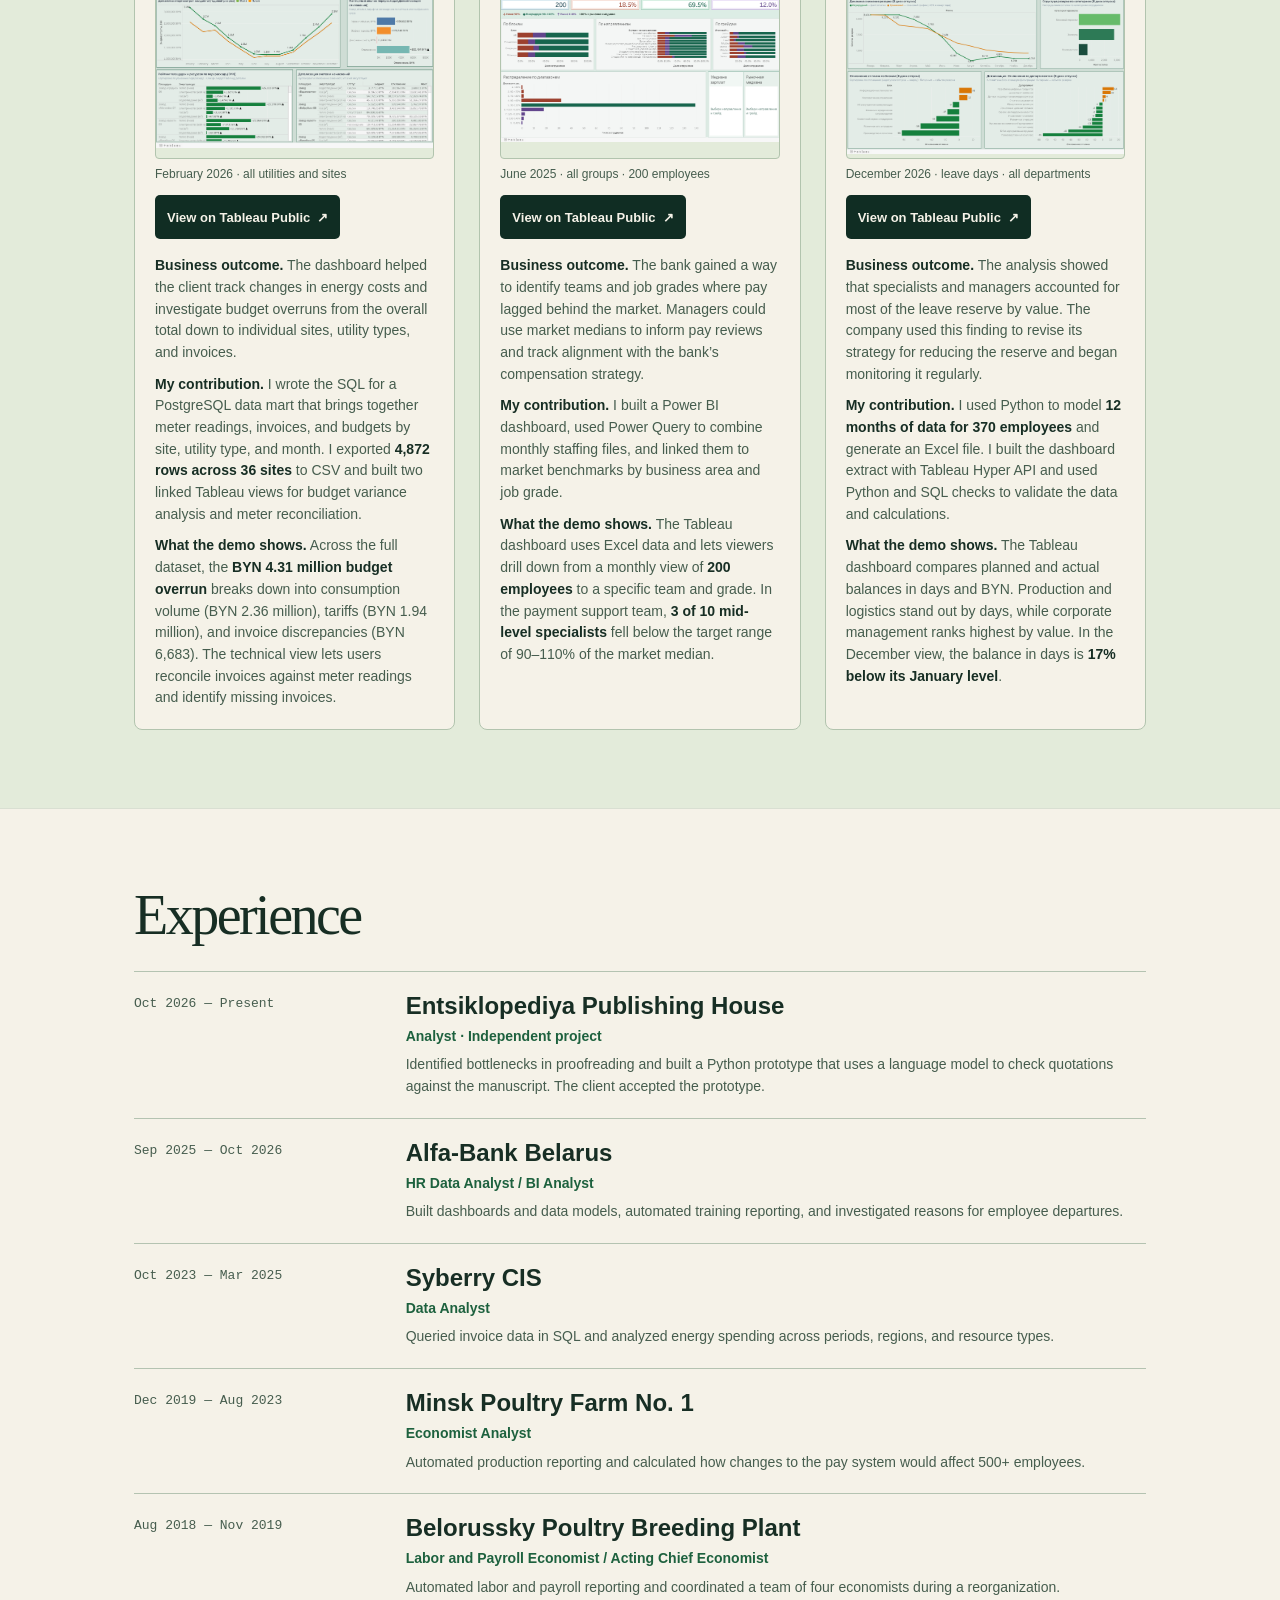
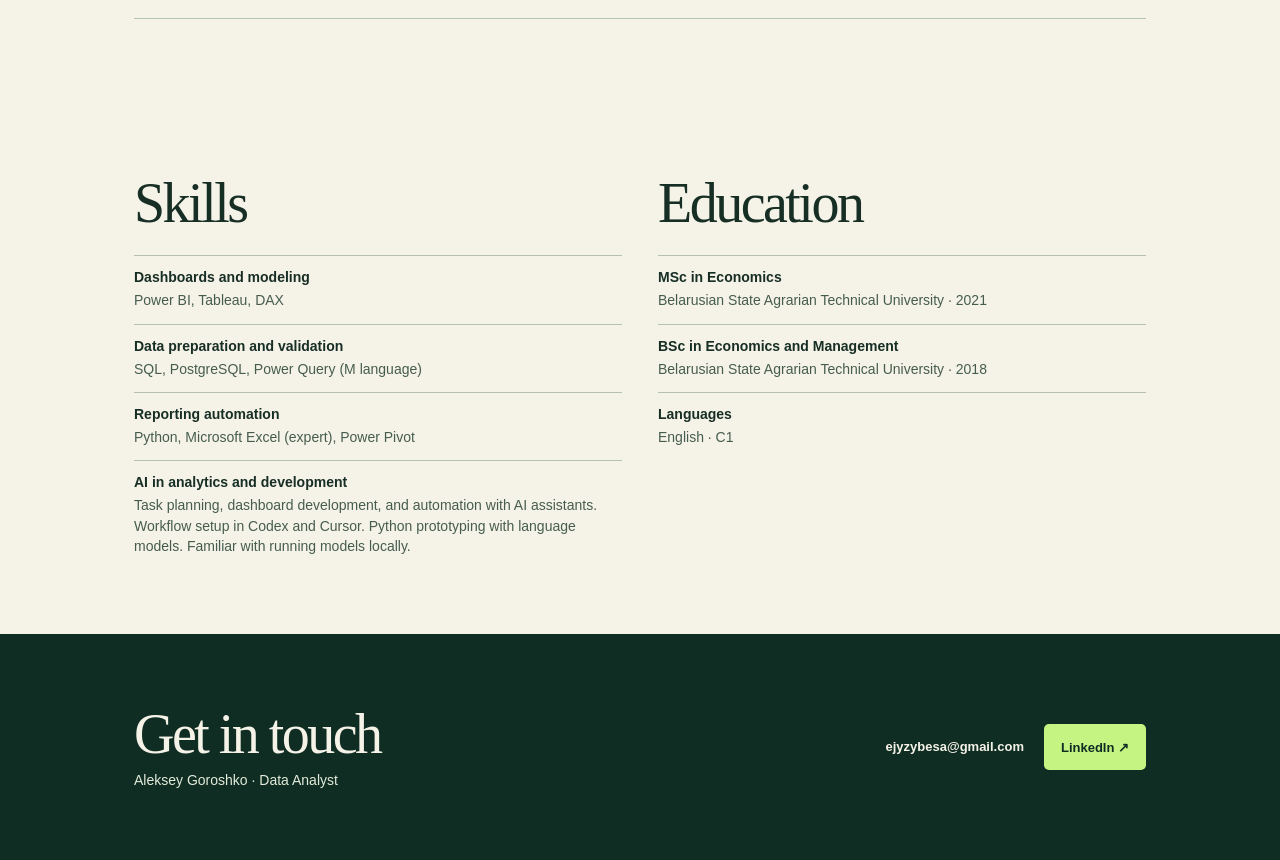
==== commit 421ad2bc: "Show the unfiltered salary dashboard preview" ====
--- a/en/index.html
+++ b/en/index.html
@@ -96,9 +96,9 @@
             <h3>Salary Benchmarking</h3>
             <figure>
               <a class="career-project-image" href="../previews/salary.png" target="_blank" rel="noopener" aria-label="Enlarge preview — Salary Benchmarking">
-                <img src="../previews/salary.png" width="1499" height="946" loading="lazy" alt="Mid-level salary comparison: 10 employees, 30% below the market range">
+                <img src="../previews/salary.png" width="1499" height="946" loading="lazy" alt="Salary benchmarking overview for 200 employees by division, business area, and job grade">
               </a>
-              <figcaption>June 2025 · payment support · Middle</figcaption>
+              <figcaption>June 2025 · all groups · 200 employees</figcaption>
             </figure>
             <a class="career-project-link" href="https://public.tableau.com/views/salary-market-month-styled/sheet10?:showVizHome=no" target="_blank" rel="noopener" aria-label="View on Tableau Public — Salary Benchmarking">View on Tableau Public <span aria-hidden="true">↗</span></a>
             <div class="career-project-copy">
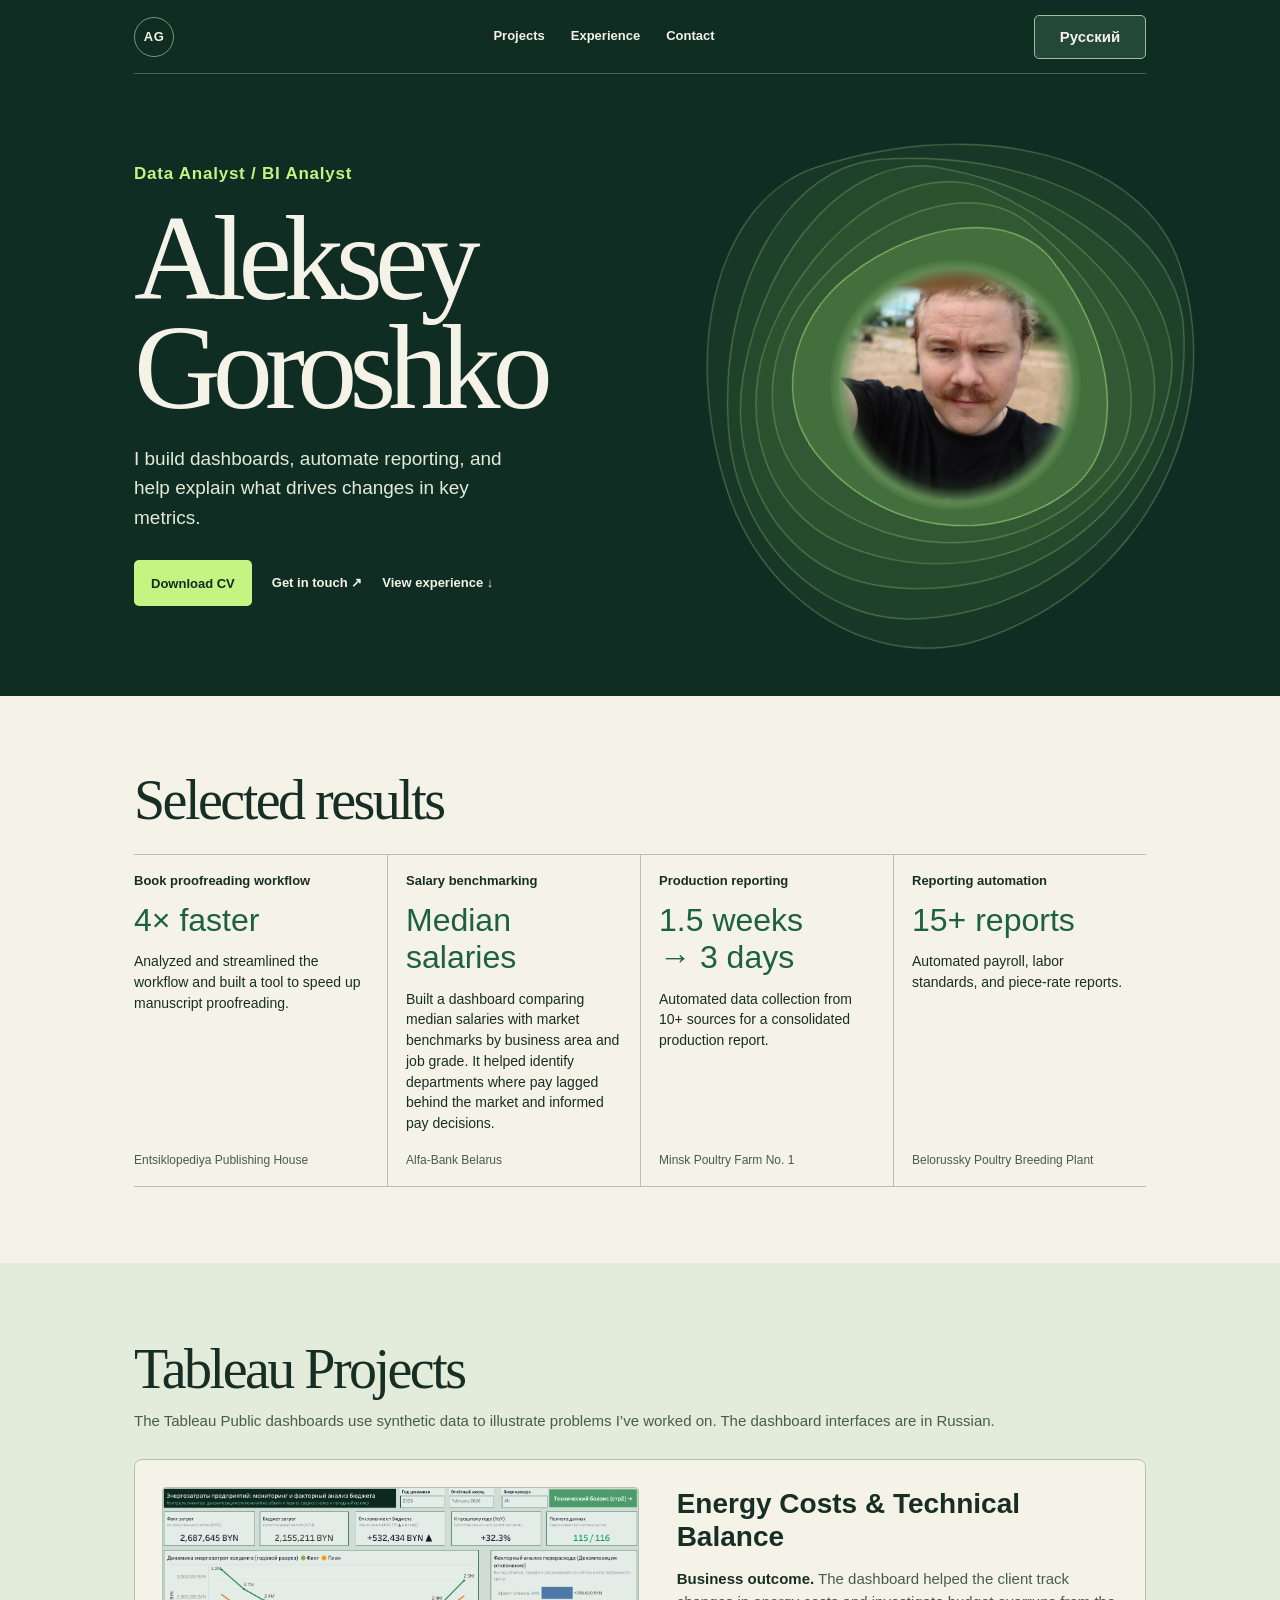
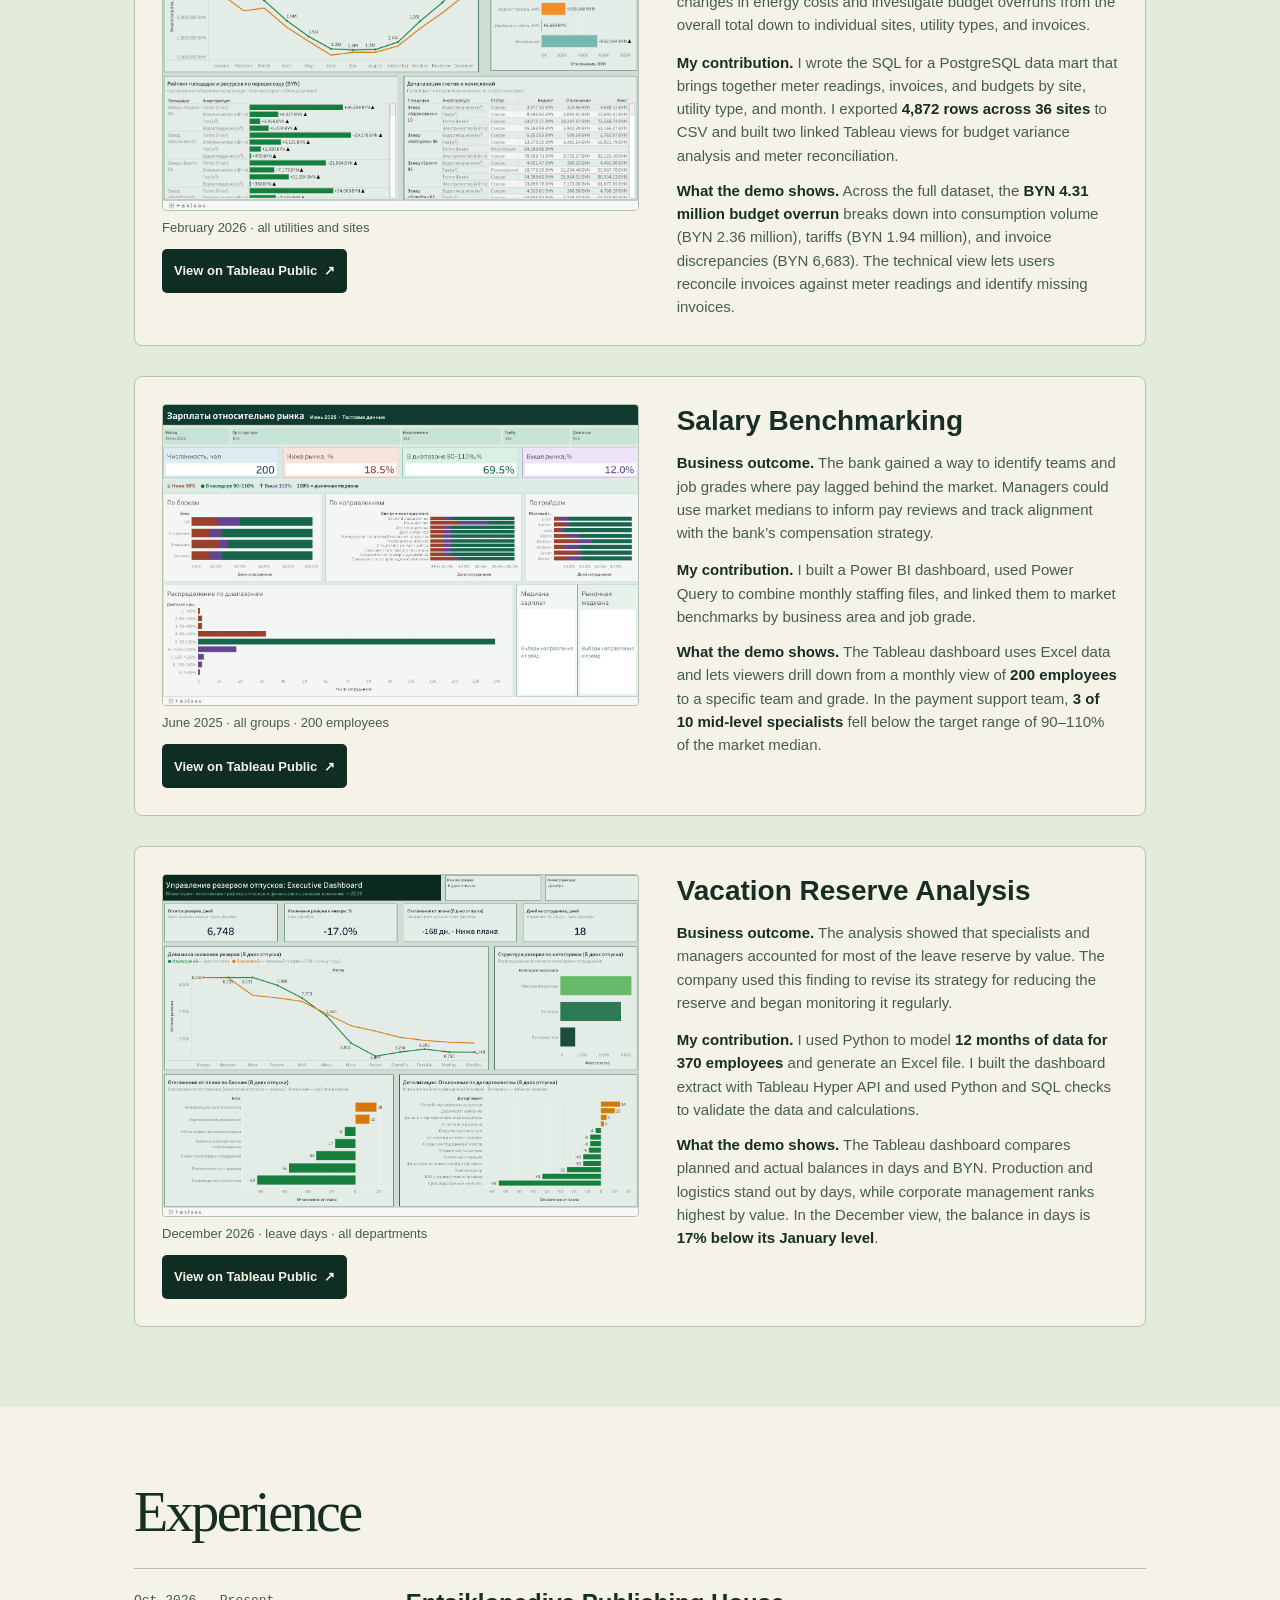
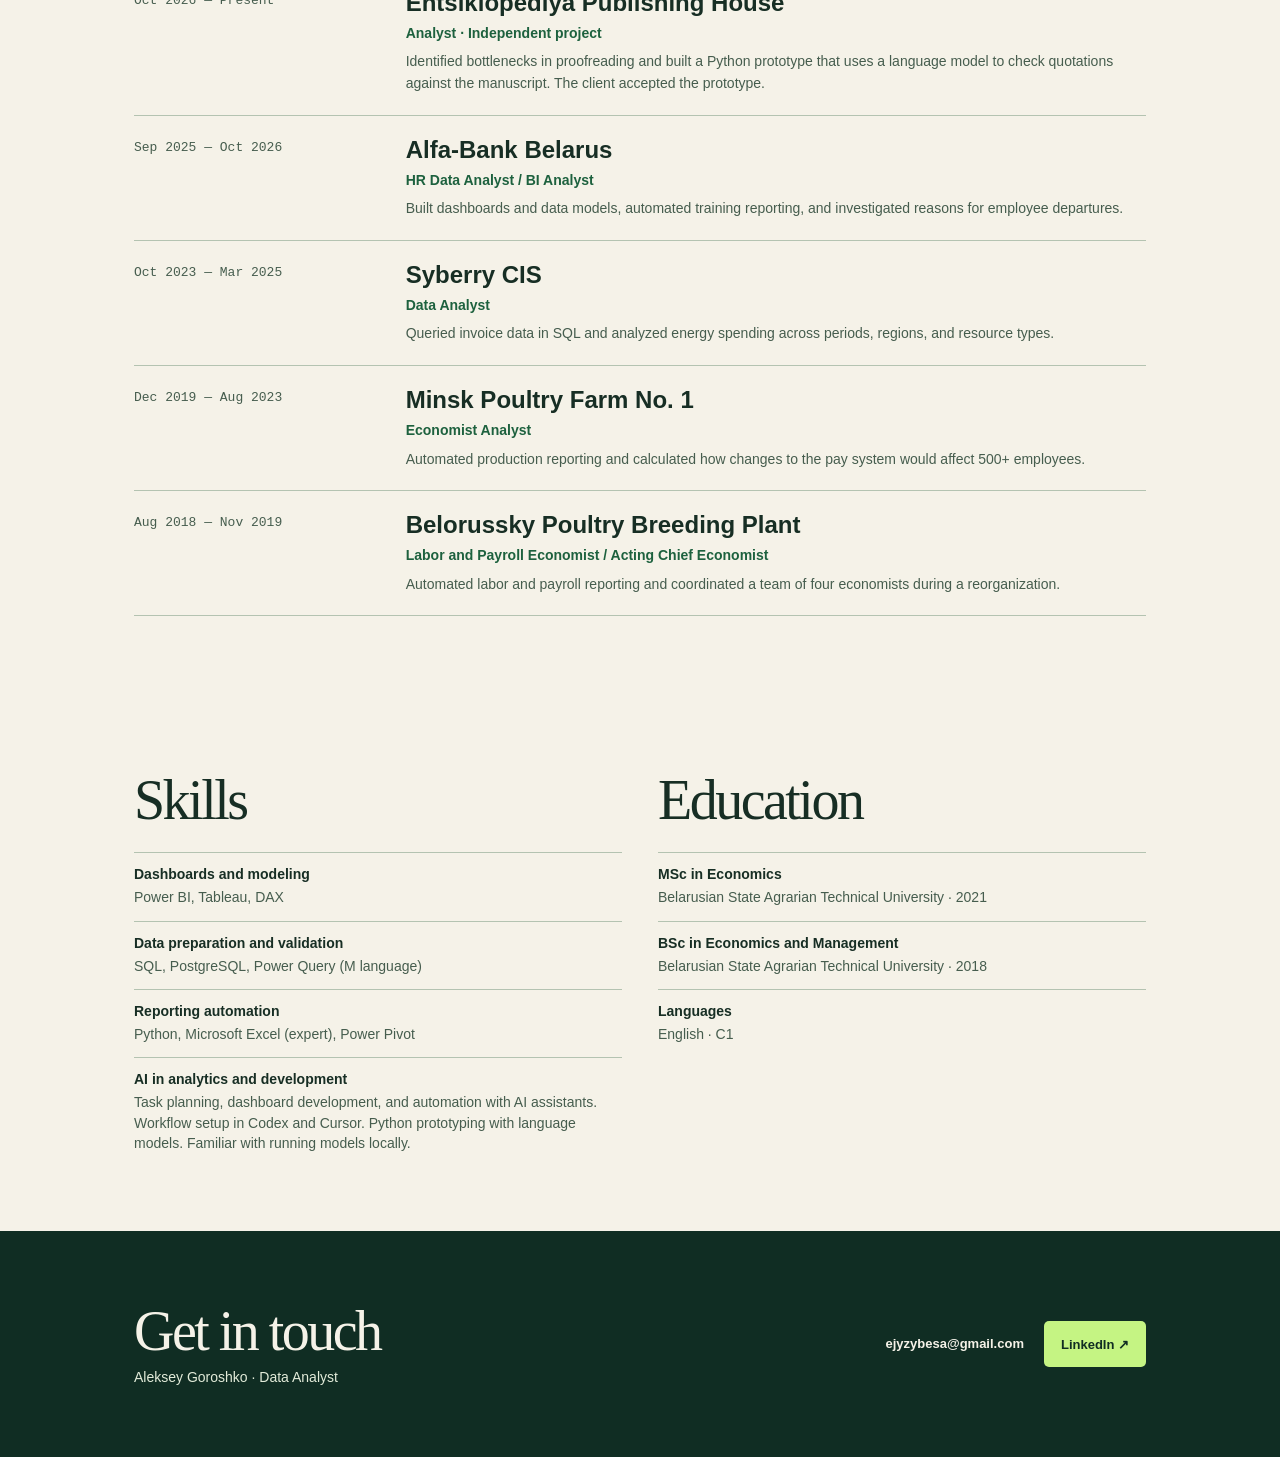
==== commit 7dbe28fc: "Give Tableau previews a full row and version their styles" ====
--- a/en/index.html
+++ b/en/index.html
@@ -7,6 +7,7 @@
   <meta name="theme-color" content="#102d23">
   <title>Aleksey Goroshko — Data Analyst</title>
   <link rel="stylesheet" href="../style.css">
+  <link rel="stylesheet" href="../tableau-projects-v2.css">
   <link rel="alternate" hreflang="ru" href="../">
   <link rel="alternate" hreflang="en" href="./">
 </head>
@@ -75,49 +76,55 @@
     <section class="career-section career-projects" id="dashboards" aria-labelledby="career-full-dashboards">
       <div class="career-wrap">
         <h2 id="career-full-dashboards">Tableau Projects</h2>
-        <p class="career-project-intro">The Tableau Public dashboards use synthetic data to illustrate problems I’ve worked on. The dashboard interfaces are in Russian.</p>
-        <div class="career-project-grid">
-          <article class="career-project">
+        <p class="career-case-intro">The Tableau Public dashboards use synthetic data to illustrate problems I’ve worked on. The dashboard interfaces are in Russian.</p>
+        <div class="career-case-list">
+          <article class="career-case">
             <h3>Energy Costs &amp; Technical Balance</h3>
-            <figure>
-              <a class="career-project-image" href="../previews/energy.png" target="_blank" rel="noopener" aria-label="Enlarge preview — Energy Costs &amp; Technical Balance">
-                <img src="../previews/energy.png" width="1365" height="926" loading="lazy" alt="Financial dashboard with actuals, budget and drivers of the overrun">
-              </a>
-              <figcaption>February 2026 · all utilities and sites</figcaption>
-            </figure>
-            <a class="career-project-link" href="https://public.tableau.com/views/energy-costs/sheet17?:showVizHome=no" target="_blank" rel="noopener" aria-label="View on Tableau Public — Energy Costs &amp; Technical Balance">View on Tableau Public <span aria-hidden="true">↗</span></a>
-            <div class="career-project-copy">
-              <p><strong>Business outcome.</strong> The dashboard helped the client track changes in energy costs and investigate budget overruns from the overall total down to individual sites, utility types, and invoices.</p>
+            <p class="career-case-outcome"><strong>Business outcome.</strong> The dashboard helped the client track changes in energy costs and investigate budget overruns from the overall total down to individual sites, utility types, and invoices.</p>
+            <div class="career-case-media">
+              <figure>
+                <a class="career-case-image" href="../previews/energy.png" target="_blank" rel="noopener" aria-label="Enlarge preview — Energy Costs &amp; Technical Balance">
+                  <img src="../previews/energy.png" width="1365" height="926" loading="lazy" alt="Financial dashboard with actuals, budget and drivers of the overrun">
+                </a>
+                <figcaption>February 2026 · all utilities and sites</figcaption>
+              </figure>
+              <a class="career-case-link" href="https://public.tableau.com/views/energy-costs/sheet17?:showVizHome=no" target="_blank" rel="noopener" aria-label="View on Tableau Public — Energy Costs &amp; Technical Balance">View on Tableau Public <span aria-hidden="true">↗</span></a>
+            </div>
+            <div class="career-case-details">
               <p><strong>My contribution.</strong> I wrote the SQL for a PostgreSQL data mart that brings together meter readings, invoices, and budgets by site, utility type, and month. I exported <strong>4,872 rows across 36 sites</strong> to CSV and built two linked Tableau views for budget variance analysis and meter reconciliation.</p>
               <p><strong>What the demo shows.</strong> Across the full dataset, the <strong>BYN 4.31 million budget overrun</strong> breaks down into consumption volume (BYN 2.36 million), tariffs (BYN 1.94 million), and invoice discrepancies (BYN 6,683). The technical view lets users reconcile invoices against meter readings and identify missing invoices.</p>
             </div>
           </article>
-          <article class="career-project">
+          <article class="career-case">
             <h3>Salary Benchmarking</h3>
-            <figure>
-              <a class="career-project-image" href="../previews/salary.png" target="_blank" rel="noopener" aria-label="Enlarge preview — Salary Benchmarking">
-                <img src="../previews/salary.png" width="1499" height="946" loading="lazy" alt="Salary benchmarking overview for 200 employees by division, business area, and job grade">
-              </a>
-              <figcaption>June 2025 · all groups · 200 employees</figcaption>
-            </figure>
-            <a class="career-project-link" href="https://public.tableau.com/views/salary-market-month-styled/sheet10?:showVizHome=no" target="_blank" rel="noopener" aria-label="View on Tableau Public — Salary Benchmarking">View on Tableau Public <span aria-hidden="true">↗</span></a>
-            <div class="career-project-copy">
-              <p><strong>Business outcome.</strong> The bank gained a way to identify teams and job grades where pay lagged behind the market. Managers could use market medians to inform pay reviews and track alignment with the bank’s compensation strategy.</p>
+            <p class="career-case-outcome"><strong>Business outcome.</strong> The bank gained a way to identify teams and job grades where pay lagged behind the market. Managers could use market medians to inform pay reviews and track alignment with the bank’s compensation strategy.</p>
+            <div class="career-case-media">
+              <figure>
+                <a class="career-case-image" href="../previews/salary.png" target="_blank" rel="noopener" aria-label="Enlarge preview — Salary Benchmarking">
+                  <img src="../previews/salary.png" width="1499" height="946" loading="lazy" alt="Salary benchmarking overview for 200 employees by division, business area, and job grade">
+                </a>
+                <figcaption>June 2025 · all groups · 200 employees</figcaption>
+              </figure>
+              <a class="career-case-link" href="https://public.tableau.com/views/salary-market-month-styled/sheet10?:showVizHome=no" target="_blank" rel="noopener" aria-label="View on Tableau Public — Salary Benchmarking">View on Tableau Public <span aria-hidden="true">↗</span></a>
+            </div>
+            <div class="career-case-details">
               <p><strong>My contribution.</strong> I built a Power BI dashboard, used Power Query to combine monthly staffing files, and linked them to market benchmarks by business area and job grade.</p>
               <p><strong>What the demo shows.</strong> The Tableau dashboard uses Excel data and lets viewers drill down from a monthly view of <strong>200 employees</strong> to a specific team and grade. In the payment support team, <strong>3 of 10 mid-level specialists</strong> fell below the target range of 90–110% of the market median.</p>
             </div>
           </article>
-          <article class="career-project">
+          <article class="career-case">
             <h3>Vacation Reserve Analysis</h3>
-            <figure>
-              <a class="career-project-image" href="../previews/vacation.png" target="_blank" rel="noopener" aria-label="Enlarge preview — Vacation Reserve Analysis">
-                <img src="../previews/vacation.png" width="1499" height="1076" loading="lazy" alt="December leave reserve: 6,748 days, down 17% from January">
-              </a>
-              <figcaption>December 2026 · leave days · all departments</figcaption>
-            </figure>
-            <a class="career-project-link" href="https://public.tableau.com/views/vacation-reserve/ExecutiveDashboard?:showVizHome=no" target="_blank" rel="noopener" aria-label="View on Tableau Public — Vacation Reserve Analysis">View on Tableau Public <span aria-hidden="true">↗</span></a>
-            <div class="career-project-copy">
-              <p><strong>Business outcome.</strong> The analysis showed that specialists and managers accounted for most of the leave reserve by value. The company used this finding to revise its strategy for reducing the reserve and began monitoring it regularly.</p>
+            <p class="career-case-outcome"><strong>Business outcome.</strong> The analysis showed that specialists and managers accounted for most of the leave reserve by value. The company used this finding to revise its strategy for reducing the reserve and began monitoring it regularly.</p>
+            <div class="career-case-media">
+              <figure>
+                <a class="career-case-image" href="../previews/vacation.png" target="_blank" rel="noopener" aria-label="Enlarge preview — Vacation Reserve Analysis">
+                  <img src="../previews/vacation.png" width="1499" height="1076" loading="lazy" alt="December leave reserve: 6,748 days, down 17% from January">
+                </a>
+                <figcaption>December 2026 · leave days · all departments</figcaption>
+              </figure>
+              <a class="career-case-link" href="https://public.tableau.com/views/vacation-reserve/ExecutiveDashboard?:showVizHome=no" target="_blank" rel="noopener" aria-label="View on Tableau Public — Vacation Reserve Analysis">View on Tableau Public <span aria-hidden="true">↗</span></a>
+            </div>
+            <div class="career-case-details">
               <p><strong>My contribution.</strong> I used Python to model <strong>12 months of data for 370 employees</strong> and generate an Excel file. I built the dashboard extract with Tableau Hyper API and used Python and SQL checks to validate the data and calculations.</p>
               <p><strong>What the demo shows.</strong> The Tableau dashboard compares planned and actual balances in days and BYN. Production and logistics stand out by days, while corporate management ranks highest by value. In the December view, the balance in days is <strong>17% below its January level</strong>.</p>
             </div>
--- a/tableau-projects-v2.css
+++ b/tableau-projects-v2.css
@@ -0,0 +1,115 @@
+#career-page .career-projects {
+  background: #e3ebda;
+}
+
+#career-page .career-case-intro {
+  margin-top: 12px;
+  color: var(--muted-ink);
+  font-size: 15px;
+  line-height: 1.55;
+}
+
+#career-page .career-case-list {
+  display: grid;
+  grid-template-columns: minmax(0, 1fr);
+  gap: clamp(18px, 2.6cqi, 30px);
+  margin-top: 26px;
+}
+
+#career-page .career-case {
+  display: grid;
+  grid-template-columns: minmax(0, 1fr);
+  gap: 14px;
+  padding: clamp(14px, 2.2cqi, 27px);
+  border: 1px solid #b2c4ae;
+  border-radius: 8px;
+  background: var(--paper);
+}
+
+#career-page .career-case h3 {
+  color: var(--ink);
+  font: 700 clamp(20px, 2.3cqi, 28px)/1.18 'Inter', 'Segoe UI', sans-serif;
+}
+
+#career-page .career-case p {
+  color: var(--muted-ink);
+  font-size: 15px;
+  line-height: 1.55;
+}
+
+#career-page .career-case strong {
+  color: var(--ink);
+}
+
+#career-page .career-case-media {
+  align-self: start;
+  min-width: 0;
+}
+
+#career-page .career-case-media figure {
+  margin: 0;
+}
+
+#career-page .career-case-media figcaption {
+  margin-top: 8px;
+  color: var(--muted-ink);
+  font-size: 13px;
+  line-height: 1.4;
+}
+
+#career-page .career-case-image {
+  display: block;
+  border: 1px solid #b2c4ae;
+  border-radius: 4px;
+  background: #e3ebda;
+  cursor: zoom-in;
+}
+
+#career-page .career-case-image img {
+  display: block;
+  width: 100%;
+  max-width: 100%;
+  height: auto;
+  border-radius: 3px;
+}
+
+#career-page .career-case-link {
+  display: inline-flex;
+  align-items: center;
+  justify-content: center;
+  gap: 7px;
+  min-height: 44px;
+  margin-top: 12px;
+  padding: 8px 12px;
+  border-radius: 5px;
+  color: var(--paper);
+  background: var(--forest);
+  font-size: 13px;
+  font-weight: 700;
+}
+
+#career-page .career-case-link:hover {
+  color: var(--forest);
+  background: var(--mint);
+}
+
+#career-page .career-case-details {
+  display: grid;
+  align-content: start;
+  gap: 12px;
+}
+
+@container (min-width: 820px) {
+  #career-page .career-case {
+    grid-template: "media title" auto
+                   "media outcome" auto
+                   "media details" 1fr / minmax(0, 1.08fr) minmax(0, 1fr);
+    column-gap: clamp(24px, 3cqi, 38px);
+    align-items: start;
+  }
+
+  #career-page .career-case h3 { grid-area: title; }
+  #career-page .career-case-outcome { grid-area: outcome; }
+  #career-page .career-case-media { grid-area: media; }
+  #career-page .career-case-details { grid-area: details; }
+}
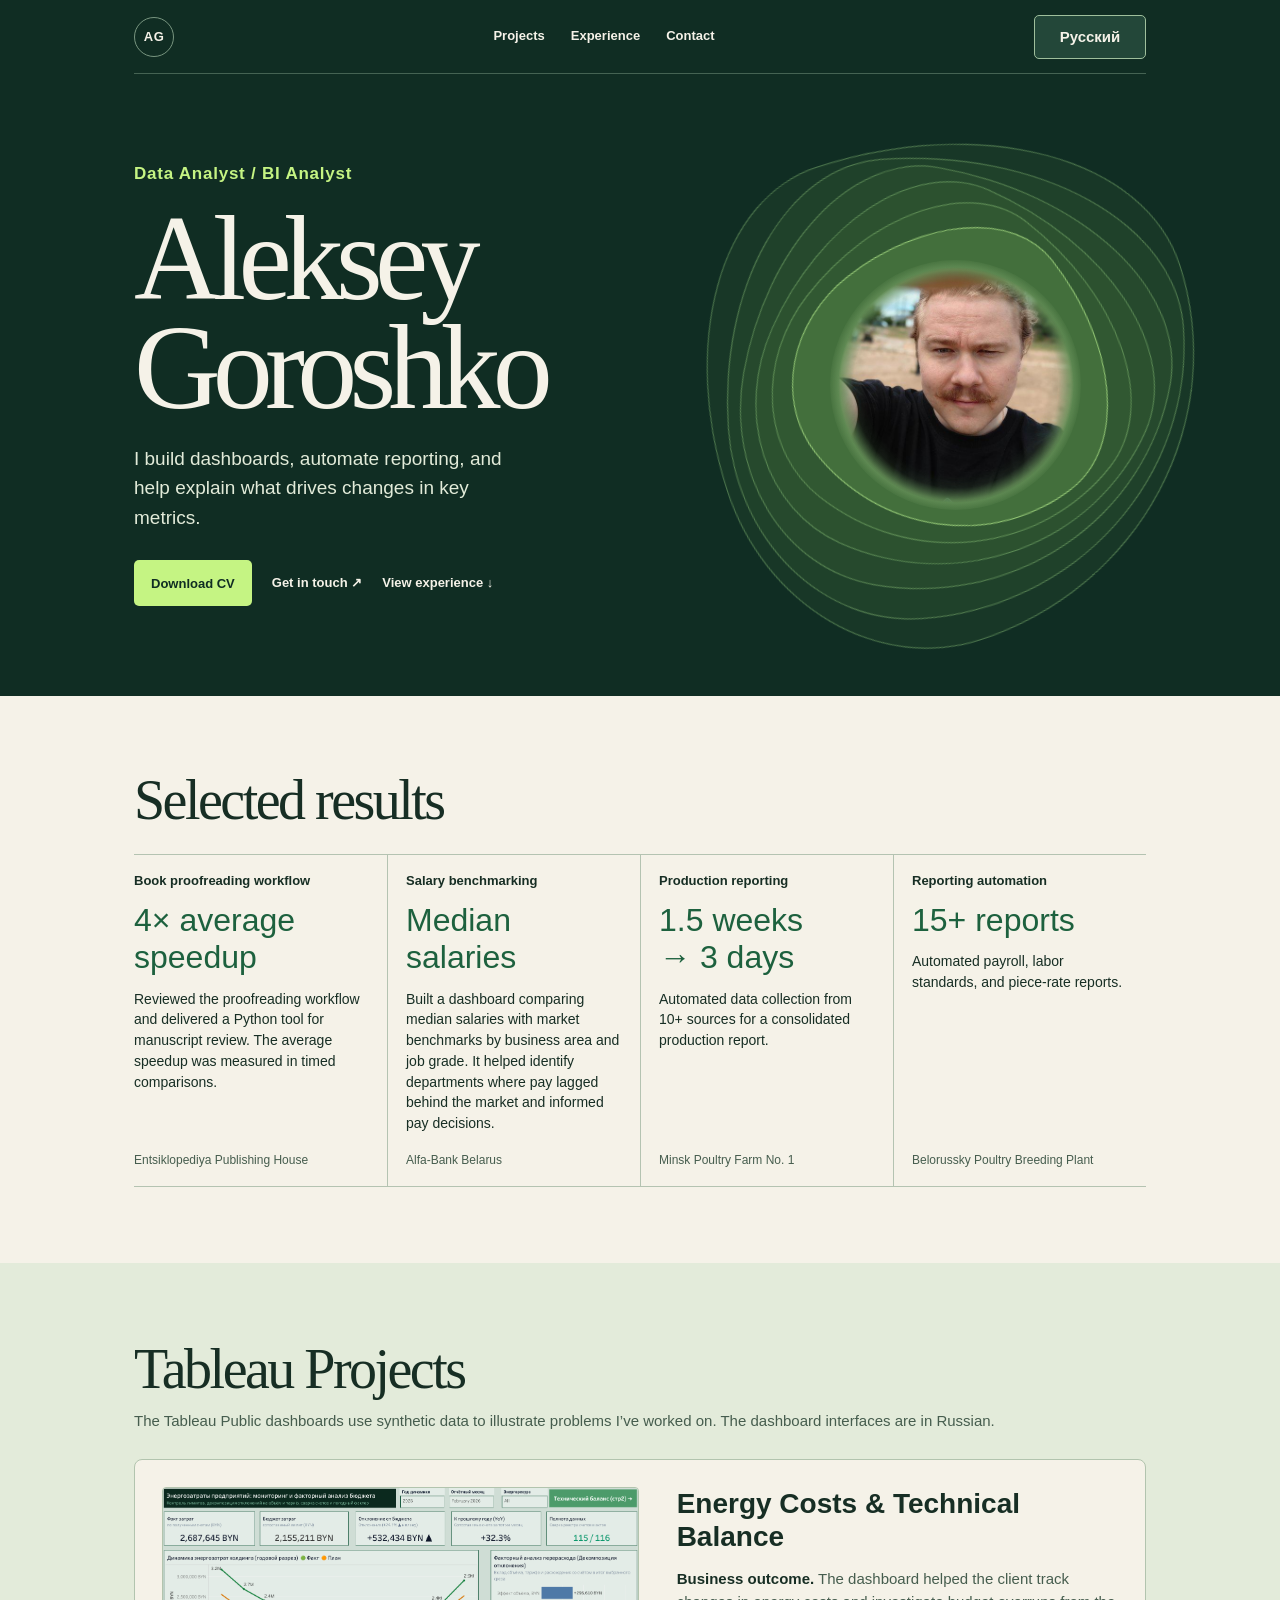
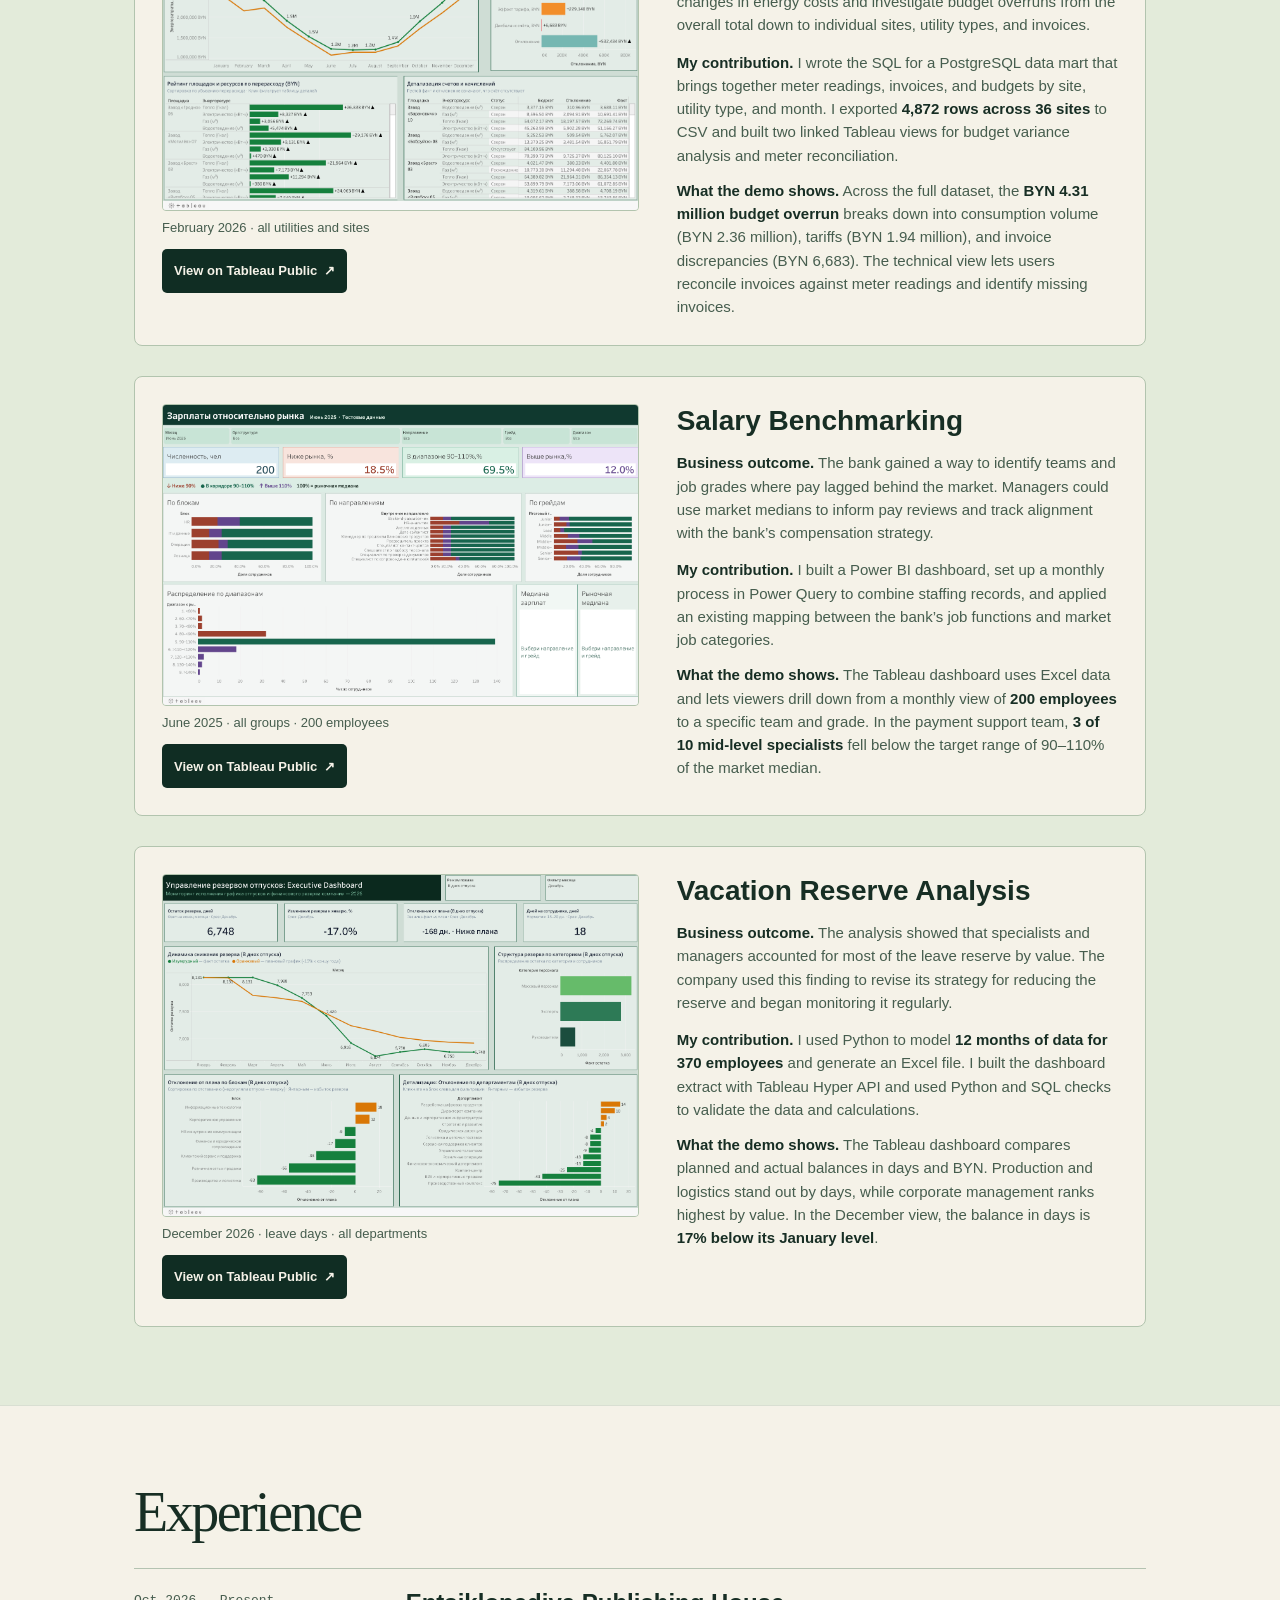
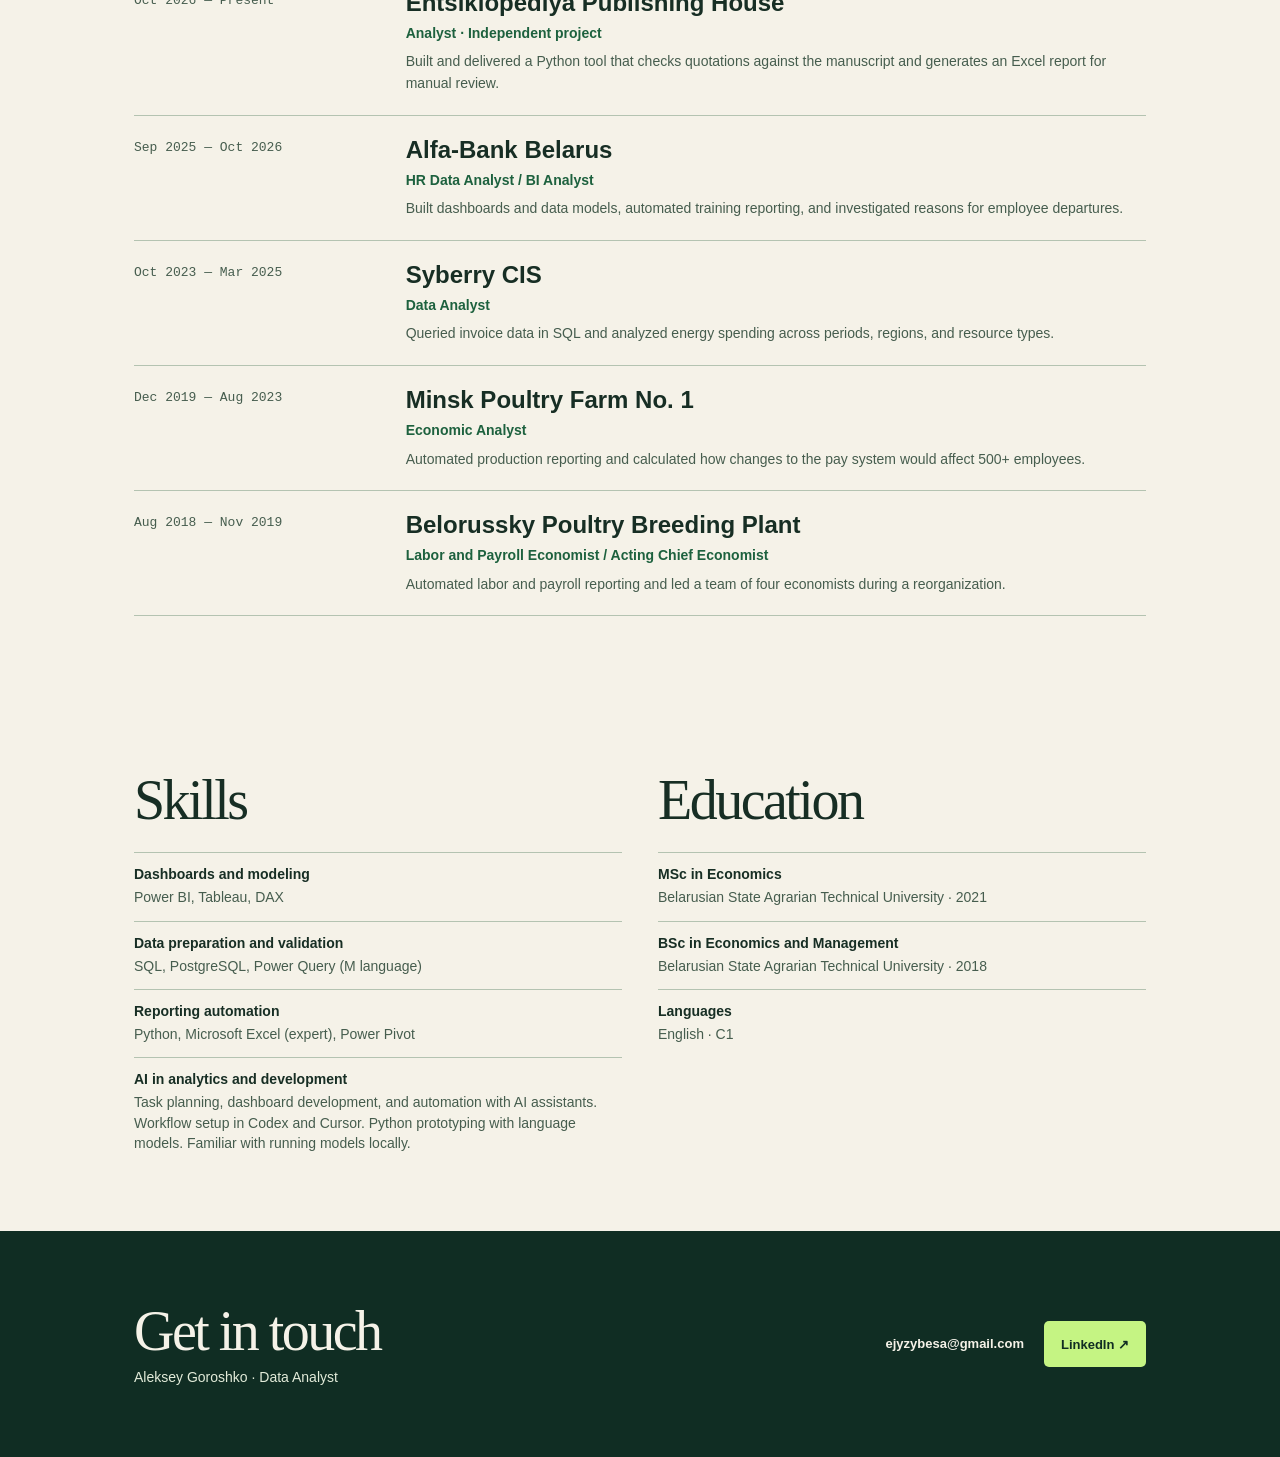
==== commit f5e80ccf: "Sync English portfolio and CV with confirmed resume facts" ====
--- a/en/index.html
+++ b/en/index.html
@@ -48,8 +48,8 @@
         <div class="career-metrics">
           <article class="career-metric">
             <h3>Book proofreading workflow</h3>
-            <p class="career-value">4× faster</p>
-            <p class="career-detail">Analyzed and streamlined the workflow and built a tool to speed up manuscript proofreading.</p>
+            <p class="career-value">4× average speedup</p>
+            <p class="career-detail">Reviewed the proofreading workflow and delivered a Python tool for manuscript review. The average speedup was measured in timed comparisons.</p>
             <p class="career-company">Entsiklopediya Publishing House</p>
           </article>
           <article class="career-metric">
@@ -108,7 +108,7 @@
               <a class="career-case-link" href="https://public.tableau.com/views/salary-market-month-styled/sheet10?:showVizHome=no" target="_blank" rel="noopener" aria-label="View on Tableau Public — Salary Benchmarking">View on Tableau Public <span aria-hidden="true">↗</span></a>
             </div>
             <div class="career-case-details">
-              <p><strong>My contribution.</strong> I built a Power BI dashboard, used Power Query to combine monthly staffing files, and linked them to market benchmarks by business area and job grade.</p>
+              <p><strong>My contribution.</strong> I built a Power BI dashboard, set up a monthly process in Power Query to combine staffing records, and applied an existing mapping between the bank’s job functions and market job categories.</p>
               <p><strong>What the demo shows.</strong> The Tableau dashboard uses Excel data and lets viewers drill down from a monthly view of <strong>200 employees</strong> to a specific team and grade. In the payment support team, <strong>3 of 10 mid-level specialists</strong> fell below the target range of 90–110% of the market median.</p>
             </div>
           </article>
@@ -136,11 +136,11 @@
       <div class="career-wrap">
         <h2 id="career-full-experience">Experience</h2>
         <ol class="career-timeline">
-          <li><p class="career-period">Oct 2026 — Present</p><div><h3>Entsiklopediya Publishing House</h3><p class="career-job">Analyst · Independent project</p><p>Identified bottlenecks in proofreading and built a Python prototype that uses a language model to check quotations against the manuscript. The client accepted the prototype.</p></div></li>
+          <li><p class="career-period">Oct 2026 — Present</p><div><h3>Entsiklopediya Publishing House</h3><p class="career-job">Analyst · Independent project</p><p>Built and delivered a Python tool that checks quotations against the manuscript and generates an Excel report for manual review.</p></div></li>
           <li><p class="career-period">Sep 2025 — Oct 2026</p><div><h3>Alfa-Bank Belarus</h3><p class="career-job">HR Data Analyst / BI Analyst</p><p>Built dashboards and data models, automated training reporting, and investigated reasons for employee departures.</p></div></li>
           <li><p class="career-period">Oct 2023 — Mar 2025</p><div><h3>Syberry CIS</h3><p class="career-job">Data Analyst</p><p>Queried invoice data in SQL and analyzed energy spending across periods, regions, and resource types.</p></div></li>
-          <li><p class="career-period">Dec 2019 — Aug 2023</p><div><h3>Minsk Poultry Farm No. 1</h3><p class="career-job">Economist Analyst</p><p>Automated production reporting and calculated how changes to the pay system would affect 500+ employees.</p></div></li>
-          <li><p class="career-period">Aug 2018 — Nov 2019</p><div><h3>Belorussky Poultry Breeding Plant</h3><p class="career-job">Labor and Payroll Economist / Acting Chief Economist</p><p>Automated labor and payroll reporting and coordinated a team of four economists during a reorganization.</p></div></li>
+          <li><p class="career-period">Dec 2019 — Aug 2023</p><div><h3>Minsk Poultry Farm No. 1</h3><p class="career-job">Economic Analyst</p><p>Automated production reporting and calculated how changes to the pay system would affect 500+ employees.</p></div></li>
+          <li><p class="career-period">Aug 2018 — Nov 2019</p><div><h3>Belorussky Poultry Breeding Plant</h3><p class="career-job">Labor and Payroll Economist / Acting Chief Economist</p><p>Automated labor and payroll reporting and led a team of four economists during a reorganization.</p></div></li>
         </ol>
       </div>
     </section>
@@ -169,7 +169,7 @@
     <footer class="career-footer" id="contact">
       <div class="career-wrap career-footer-inner">
         <div><h2>Get in touch</h2><p>Aleksey Goroshko · Data Analyst</p></div>
-        <div class="career-actions"><a class="career-contact" href="mailto:ejyzybesa@gmail.com">ejyzybesa@gmail.com</a><a class="career-cv" href="https://www.linkedin.com/in/aleksey-goroshko-258381265/">LinkedIn ↗</a></div>
+        <div class="career-actions"><a class="career-contact" href="mailto:ejyzybesa@gmail.com">ejyzybesa@gmail.com</a><a class="career-cv" href="https://www.linkedin.com/in/alexgoroh/">LinkedIn ↗</a></div>
       </div>
     </footer>
   </main>
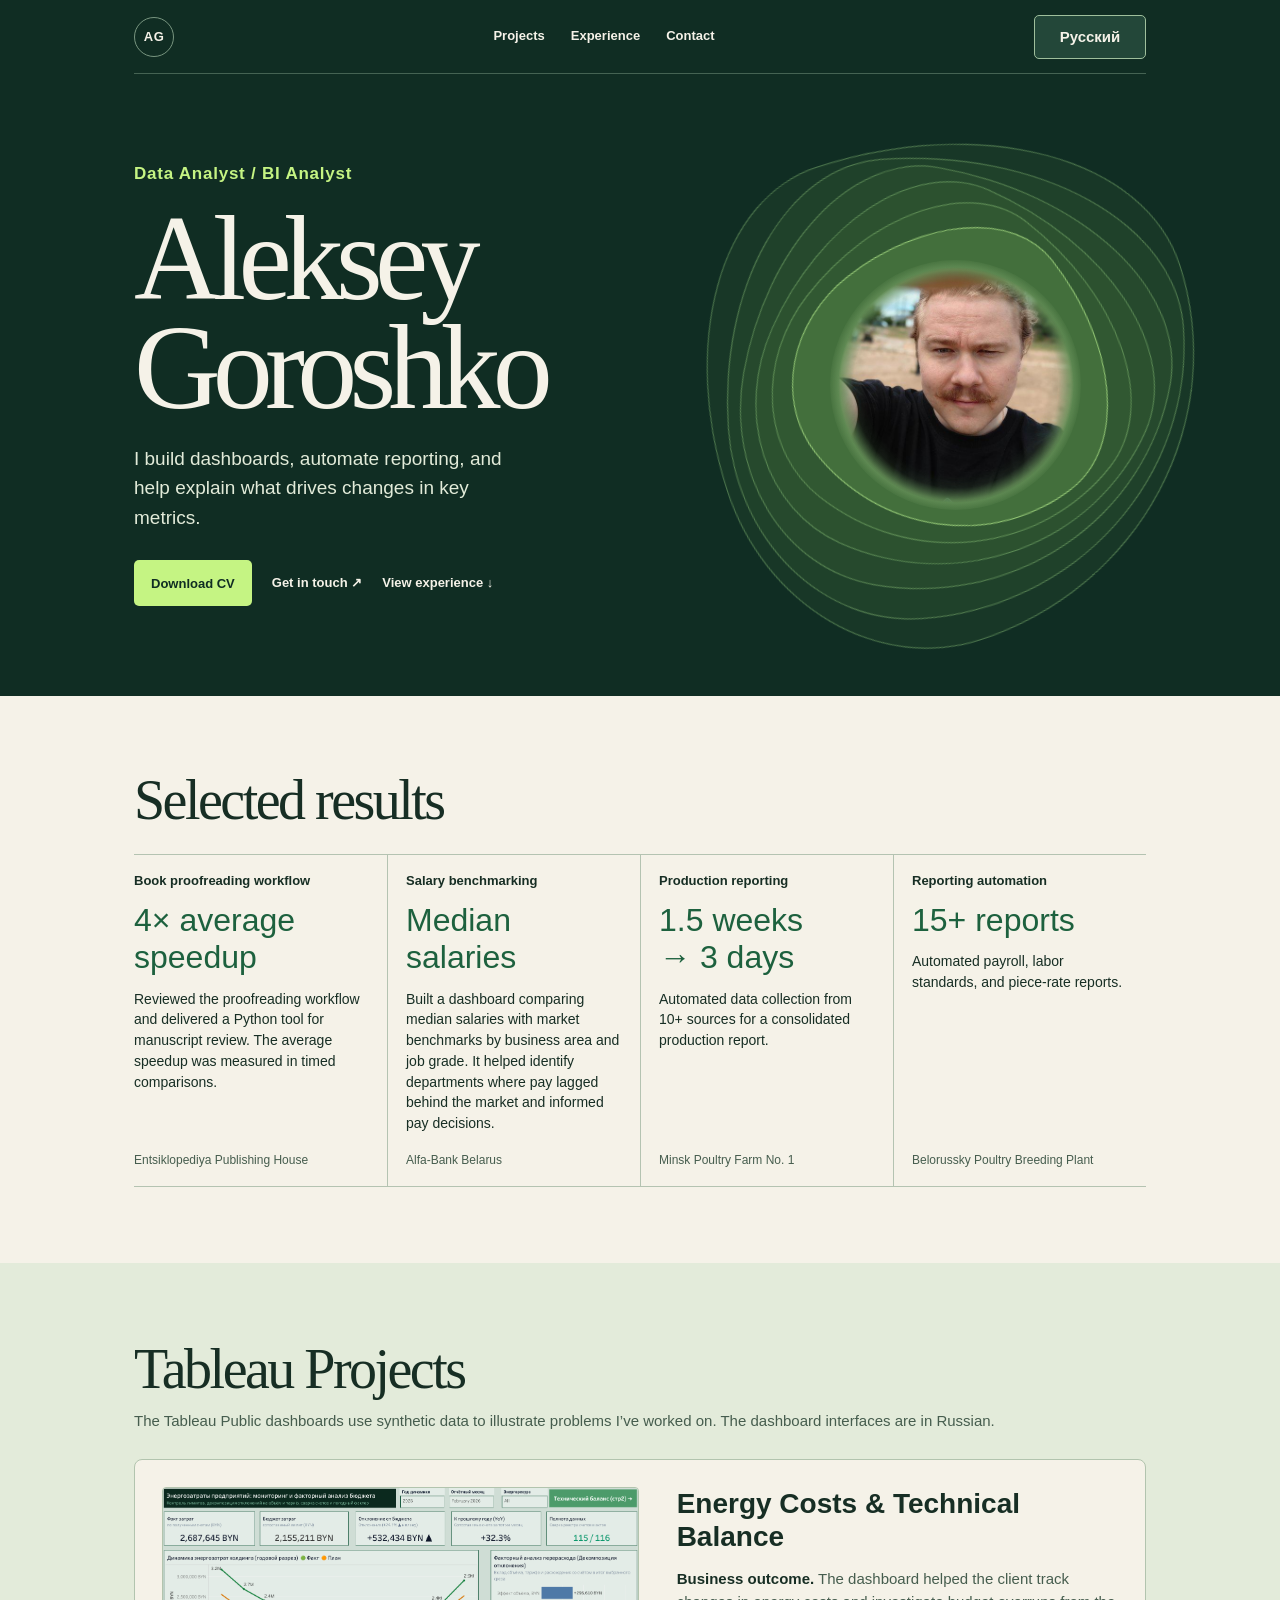
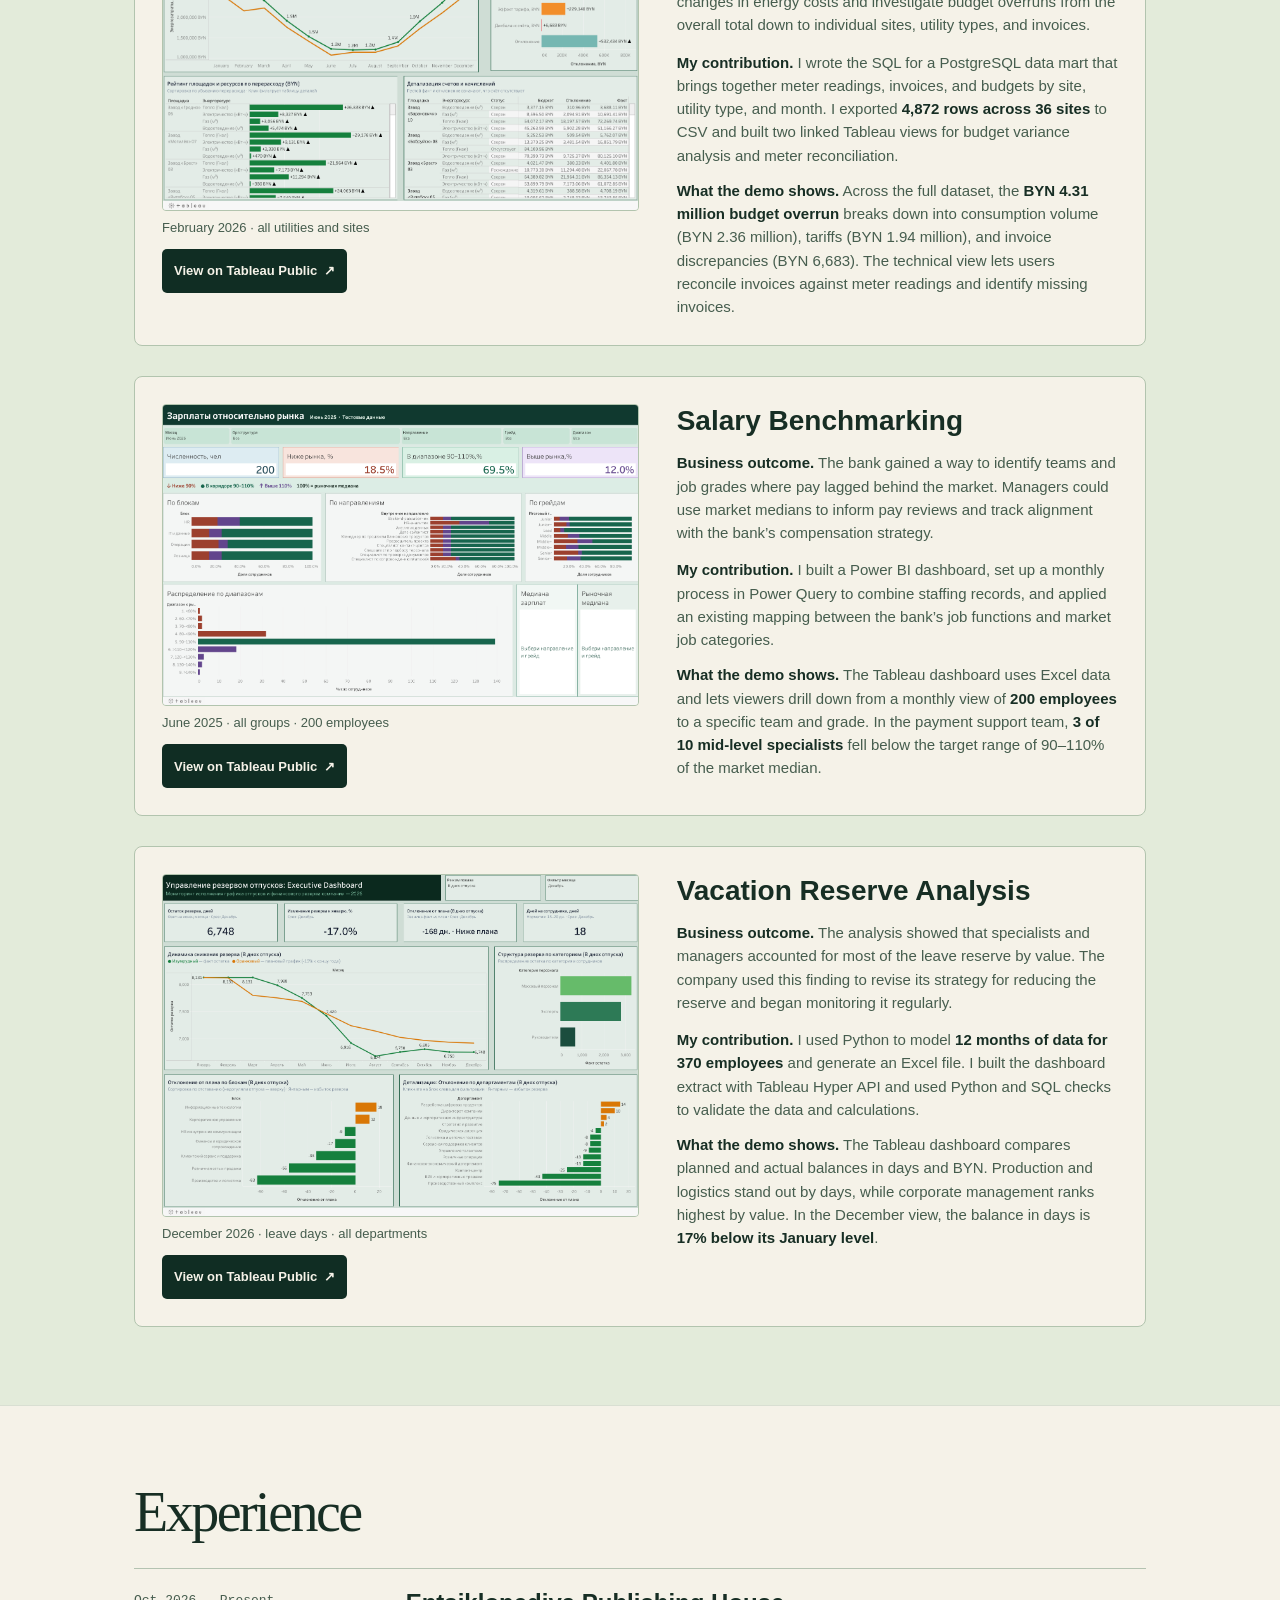
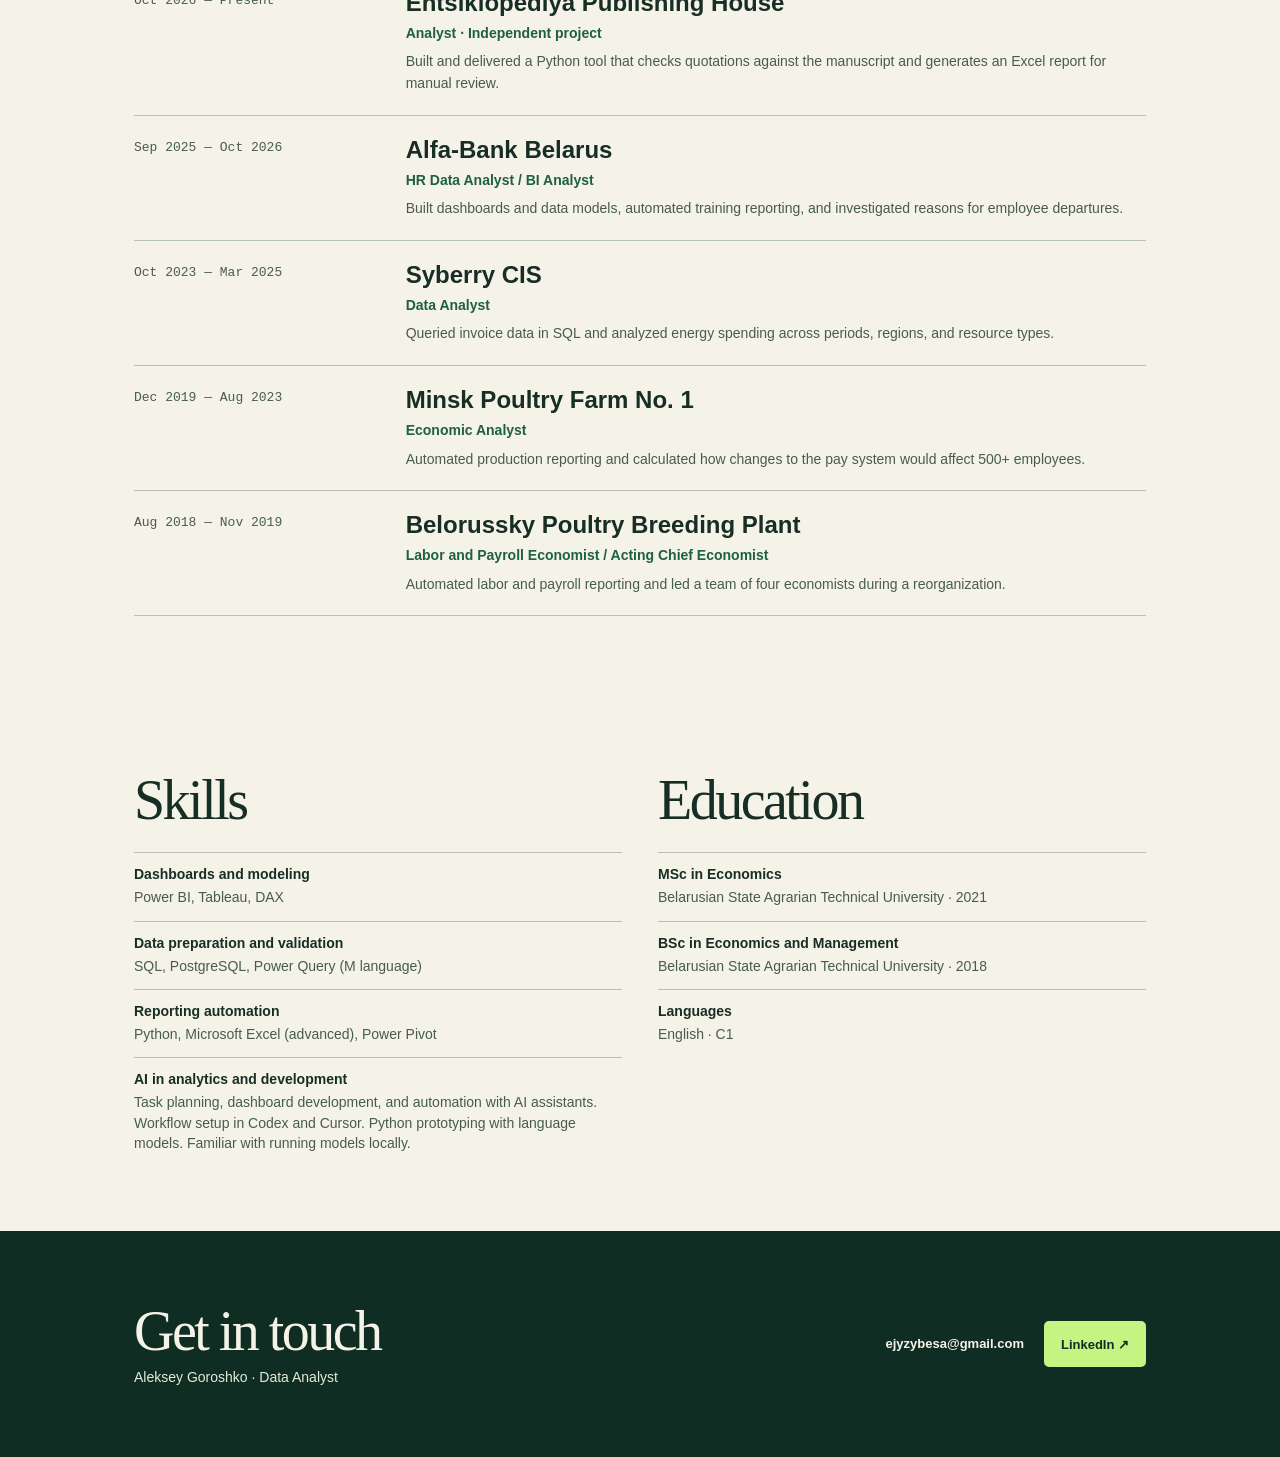
==== commit b256b1ba: "Align Excel proficiency on the English portfolio" ====
--- a/en/index.html
+++ b/en/index.html
@@ -151,7 +151,7 @@
           <dl class="career-skills">
             <dt>Dashboards and modeling</dt><dd>Power BI, Tableau, DAX</dd>
             <dt>Data preparation and validation</dt><dd>SQL, PostgreSQL, Power Query (M language)</dd>
-            <dt>Reporting automation</dt><dd>Python, Microsoft Excel (expert), Power Pivot</dd>
+            <dt>Reporting automation</dt><dd>Python, Microsoft Excel (advanced), Power Pivot</dd>
             <dt>AI in analytics and development</dt>
             <dd>Task planning, dashboard development, and automation with AI assistants. Workflow setup in Codex and Cursor. Python prototyping with language models. Familiar with running models locally.</dd>
           </dl>
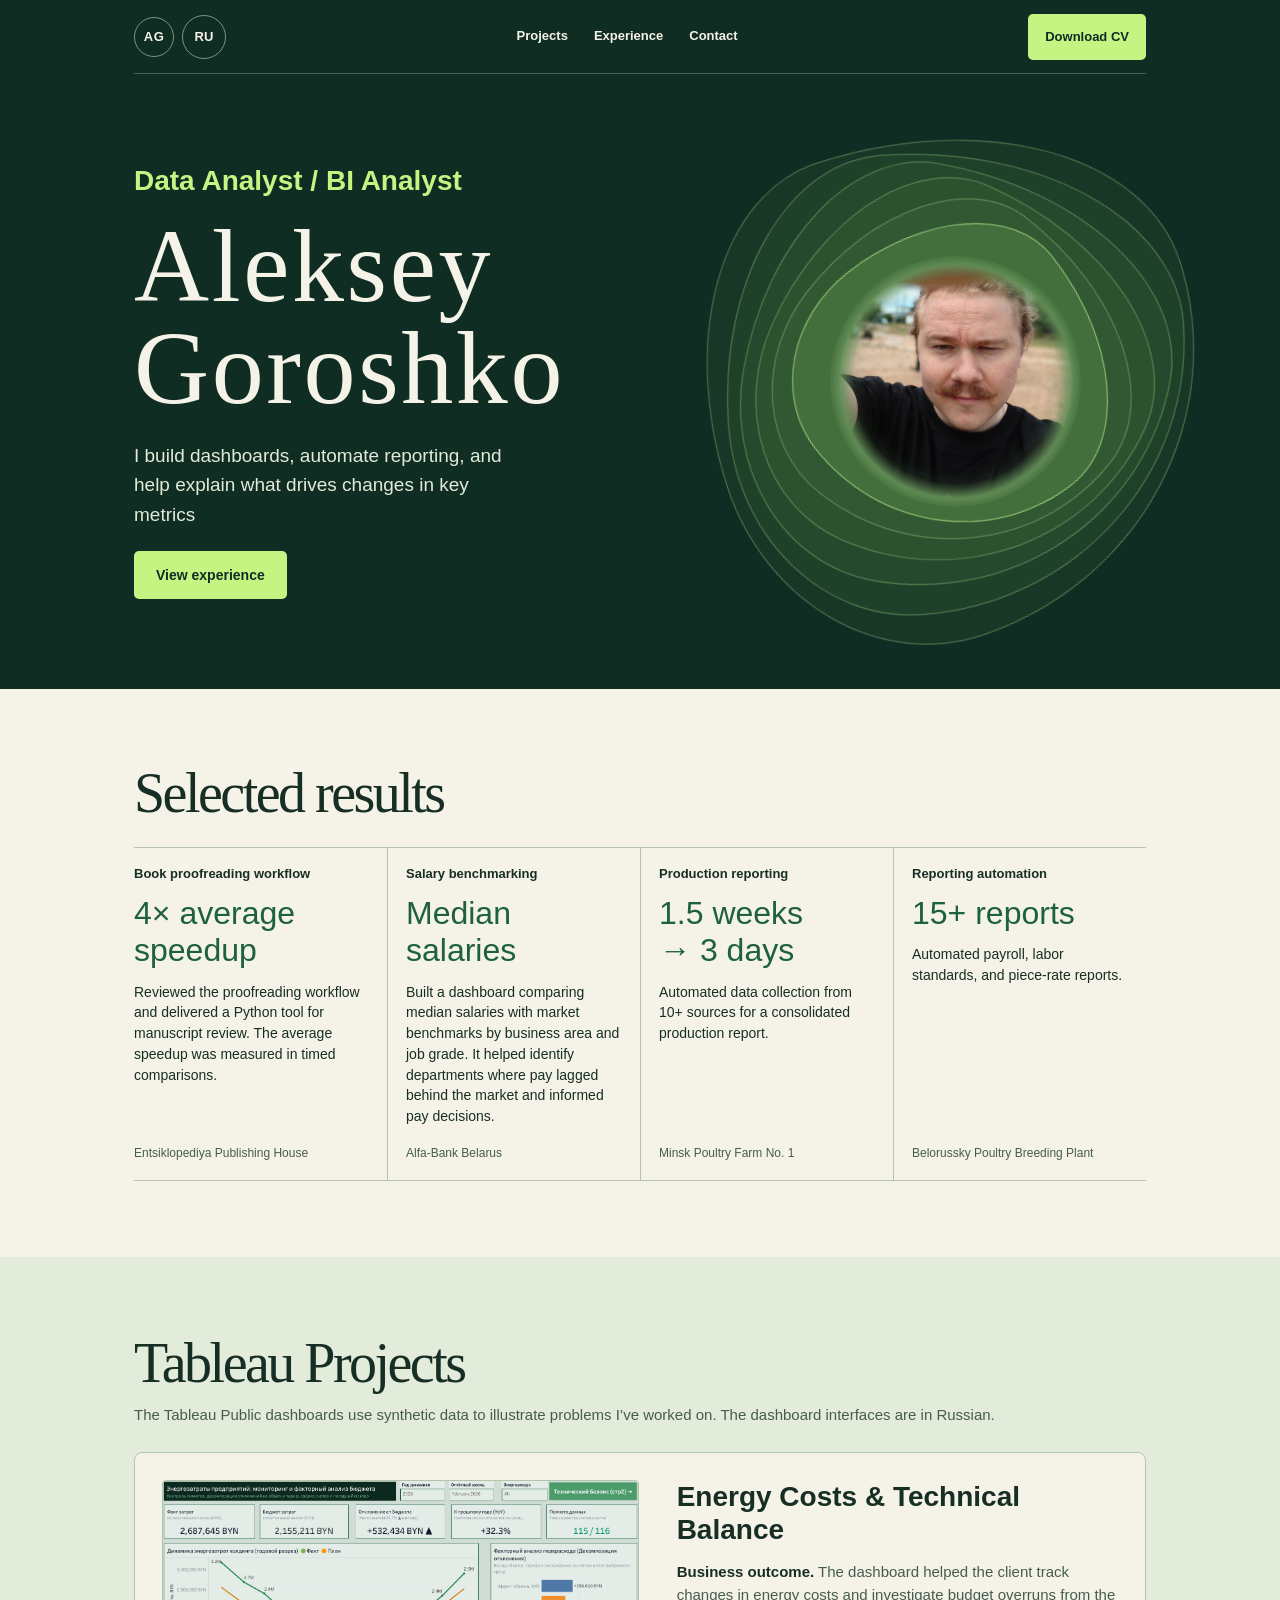
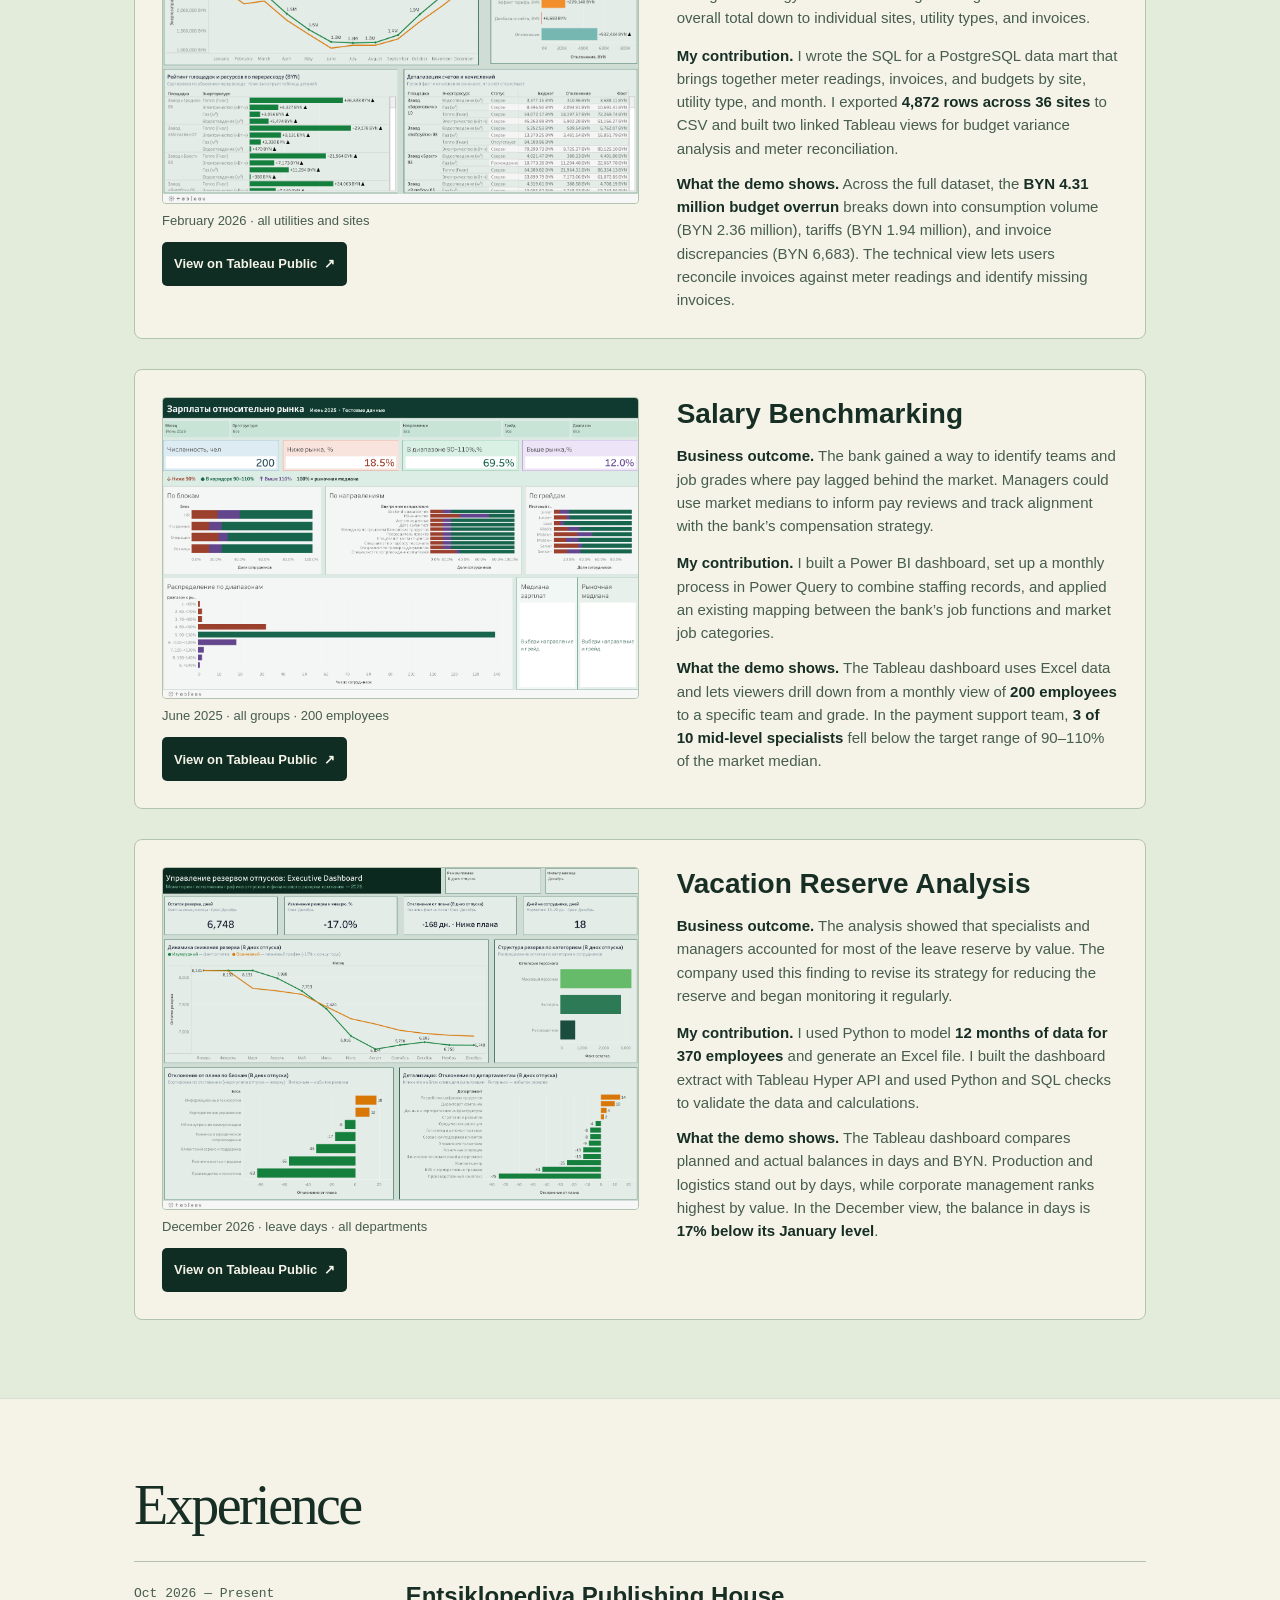
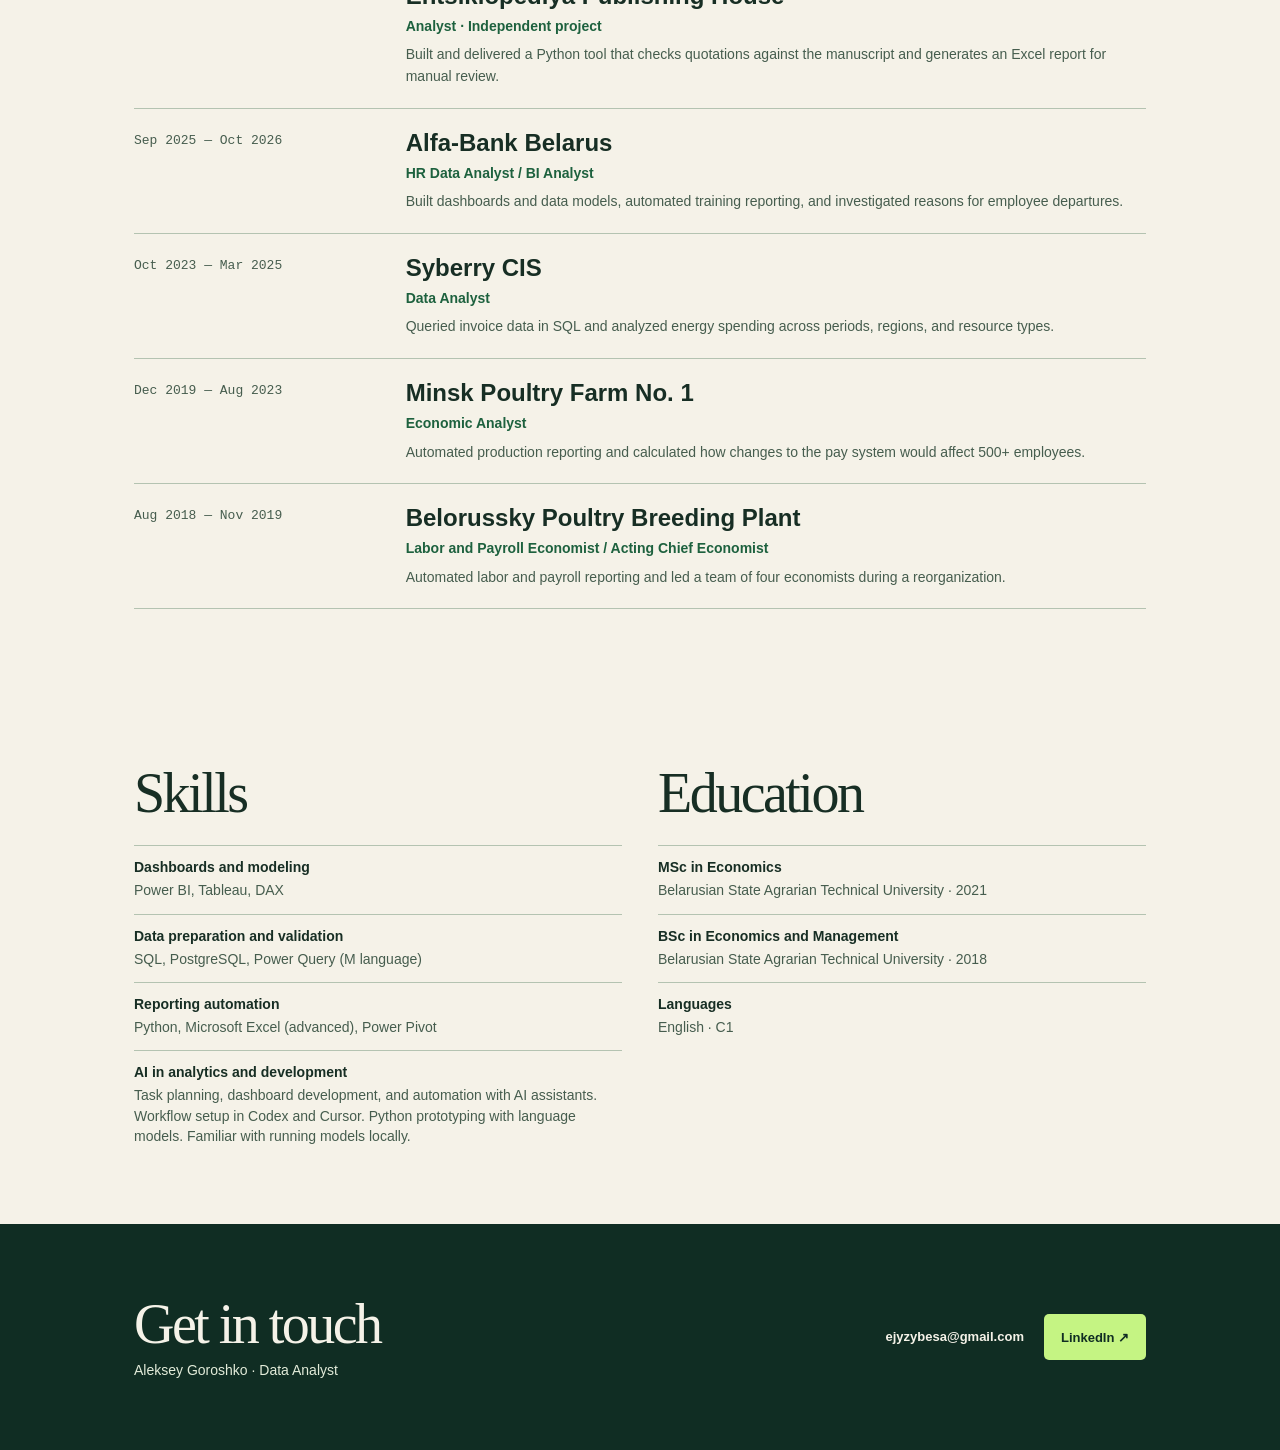
==== commit 1ab9cab4: "Refine the portfolio first screen" ====
--- a/en/index.html
+++ b/en/index.html
@@ -16,24 +16,23 @@
     <header class="career-hero">
       <div class="career-wrap">
         <div class="career-top">
-          <a class="career-monogram" href="#career-page" aria-label="Back to top">AG</a>
+          <div class="career-brand">
+            <a class="career-monogram" href="#career-page" aria-label="Back to top">AG</a>
+            <a class="career-language" href="../" lang="ru" hreflang="ru" aria-label="Переключить на русский язык">RU</a>
+          </div>
           <nav class="career-nav" aria-label="Site sections">
             <a href="#dashboards">Projects</a>
             <a href="#experience">Experience</a>
             <a href="#contact">Contact</a>
           </nav>
-          <a class="career-language" href="../" lang="ru" hreflang="ru" aria-label="Переключить на русский язык">Русский</a>
+          <a class="career-cv" href="../english-cv.pdf" download="aleksey-goroshko-data-analyst-en.pdf">Download CV</a>
         </div>
         <div class="career-intro">
           <div class="career-copy">
             <p class="career-role">Data Analyst / BI Analyst</p>
             <h1><span>Aleksey</span><br><span>Goroshko</span></h1>
-            <p class="career-summary">I build dashboards, automate reporting, and help explain what drives changes in key metrics.</p>
-            <div class="career-actions">
-              <a class="career-cv" href="../english-cv.pdf" download="aleksey-goroshko-data-analyst-en.pdf">Download CV</a>
-              <a class="career-contact" href="#contact">Get in touch ↗</a>
-              <a class="career-contact" href="#experience">View experience ↓</a>
-            </div>
+            <p class="career-summary">I build dashboards, automate reporting, and help explain what drives changes in key metrics</p>
+            <a class="career-experience-link" href="#experience">View experience</a>
           </div>
           <figure class="career-portrait">
             <div class="career-art" aria-hidden="true"><span></span><span></span><span></span><span></span><span></span><span></span></div>
--- a/style.css
+++ b/style.css
@@ -20,17 +20,26 @@
   #career-page h1, #career-page h2, #career-page h3, #career-page p { margin: 0; }
   #career-page .career-wrap { max-width: 1160px; margin-inline: auto; padding-inline: clamp(22px, 6cqi, 74px); }
   #career-page .career-hero { background: var(--forest); color: var(--paper); overflow: clip; }
+  #career-page .career-hero a:focus-visible { outline-color: var(--mint); }
   #career-page .career-top { min-height: 74px; display: flex; align-items: center; justify-content: space-between; border-bottom: 1px solid #456353; position: relative; z-index: 1; }
+  #career-page .career-brand { display: flex; align-items: center; gap: 8px; }
   #career-page .career-monogram { display: grid; place-items: center; border: 1px solid #799680; border-radius: 50%; width: 40px; height: 40px; font-size: 13px; font-weight: 650; letter-spacing: .04em; }
   #career-page .career-intro { position: relative; display: grid; grid-template-columns: minmax(0, 1fr) minmax(0, .62fr); gap: 18px; align-items: center; min-height: 455px; padding-block: clamp(42px, 7cqi, 100px); }
   #career-page .career-copy { position: relative; z-index: 1; width: max-content; max-width: 100%; }
-  #career-page .career-role { color: var(--mint); font-size: clamp(13px, 1.8cqi, 17px); font-weight: 650; letter-spacing: .045em; }
+  #career-page .career-role { color: var(--mint); font-size: clamp(16px, 4.2cqi, 28px); font-weight: 750; line-height: 1.2; }
   #career-page .career-role span { color: #a2bfaa; margin-inline: .35em; }
-  #career-page h1 { color: var(--paper); font: 400 clamp(50px, 11cqi, 120px)/.91 'Cormorant Garamond', Georgia, serif; letter-spacing: -.065em; margin: 20px 0 22px; }
+  #career-page h1 { color: var(--paper); font: 400 clamp(47px, 9.3cqi, 104px)/.98 'Cormorant Garamond', Georgia, serif; letter-spacing: .025em; margin: 18px 0 22px; }
   #career-page .career-summary { max-width: 36ch; color: #e2ebd9; font-size: clamp(15px, 2cqi, 19px); line-height: 1.55; }
   #career-page .career-actions { display: flex; flex-wrap: wrap; align-items: center; gap: 10px 20px; margin-top: 28px; }
   #career-page .career-cv, #career-page .career-contact { min-height: 46px; display: inline-flex; align-items: center; gap: 10px; font-size: 13px; font-weight: 700; }
   #career-page .career-cv { color: var(--forest); background: var(--mint); padding-inline: 17px; border-radius: 5px; }
+  #career-page .career-top .career-cv { white-space: nowrap; }
+  #career-page .career-experience-link {
+    display: inline-flex; justify-content: center; align-items: center; min-height: 48px;
+    margin-top: 22px; padding-inline: 22px; border-radius: 5px;
+    background: var(--mint); color: var(--forest); font-size: 14px; font-weight: 750;
+  }
+  #career-page .career-top .career-cv:hover, #career-page .career-experience-link:hover { background: #d5f8a4; }
   #career-page .career-contact { color: var(--paper); }
   #career-page .career-portrait { position: relative; justify-self: center; display: grid; place-items: center; isolation: isolate; width: min(100%, 290px); aspect-ratio: 1; margin: 0; }
   #career-page .career-portrait img { display: block; position: relative; width: 79%; height: auto; aspect-ratio: 1; object-fit: contain; border-radius: 13%; outline: 1px solid #bcf291ad; outline-offset: 5px; }
@@ -57,10 +66,11 @@
     #career-page .career-metric:nth-child(n+3) { border-top: 1px solid #b4c3b1; }
   }
   @container (max-width: 590px) {
-    #career-page .career-intro { min-height: 385px; grid-template-columns: minmax(0, 1fr); gap: 32px; }
-    #career-page .career-intro .career-actions { column-gap: 12px; }
+    #career-page .career-intro { min-height: 385px; grid-template-columns: minmax(0, 1fr); gap: 90px; }
+    #career-page .career-copy { width: 100%; }
+    #career-page .career-experience-link { display: flex; width: fit-content; margin-inline: auto; }
     #career-page .career-portrait { width: min(74%, 238px); }
-    #career-page .career-art { width: 152%; }
+    #career-page .career-art { width: 132%; }
     #career-page .career-metrics { grid-template-columns: minmax(0, 1fr); }
     #career-page .career-metric, #career-page .career-metric + .career-metric { padding: 17px 0; border-left: 0; }
     #career-page .career-metric + .career-metric { border-top: 1px solid #b4c3b1; }
@@ -96,8 +106,8 @@
   #career-page .career-nav { display: flex; gap: clamp(8px, 2.4cqi, 26px); margin-inline: auto; }
   #career-page .career-nav a, #career-page a.career-contact { min-height: 44px; display: inline-flex; align-items: center; padding: 0; color: var(--paper); font: 650 13px/1.3 'Inter', 'Segoe UI', sans-serif; }
   #career-page .career-nav a:hover, #career-page a.career-contact:hover { color: var(--mint); }
-  #career-page .career-language { min-width: 112px; min-height: 44px; display: inline-flex; align-items: center; justify-content: center; padding: 8px 14px; border: 1px solid #9fbf9c; border-radius: 5px; color: var(--paper); background: #234739; font: 700 15px/1.2 'Inter', 'Segoe UI', sans-serif; }
-  #career-page .career-language:hover { color: var(--forest); background: var(--mint); }
+  #career-page .career-language { width: 44px; height: 44px; display: grid; place-items: center; border: 1px solid #799680; border-radius: 50%; color: var(--paper); font: 650 13px/1.2 'Inter', 'Segoe UI', sans-serif; }
+  #career-page .career-language:hover, #career-page .career-language:active { color: var(--mint); background: #234739; }
   #career-page .career-portrait { width: min(100%, 302px); }
   #career-page .career-portrait::before { content: ''; position: absolute; width: 83%; aspect-ratio: 1; border-radius: 50%; background: radial-gradient(circle, #335a43 43%, #86ae7380 65%, transparent 72%); }
   #career-page .career-portrait img { width: 78%; border-radius: 50%; outline: none; mask-image: radial-gradient(circle closest-side, #000 77%, #000d 87%, transparent 100%); }
